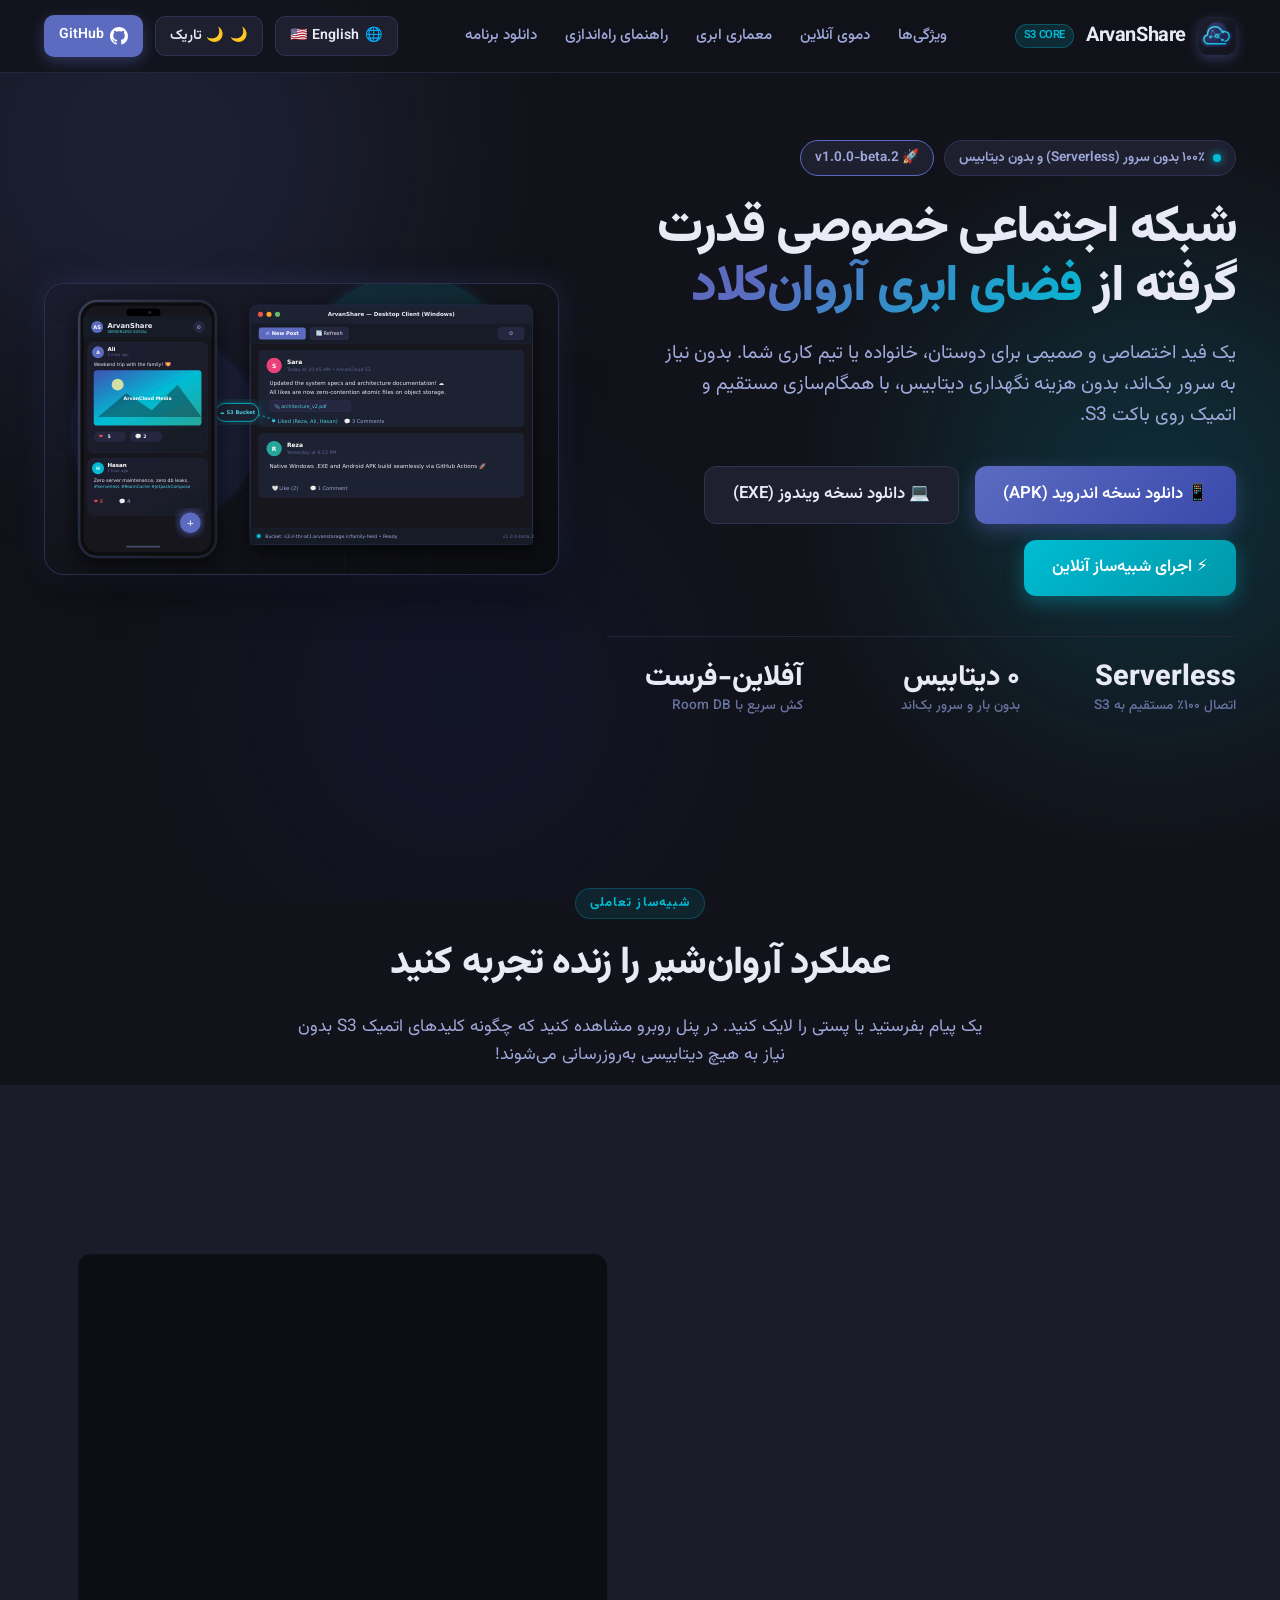
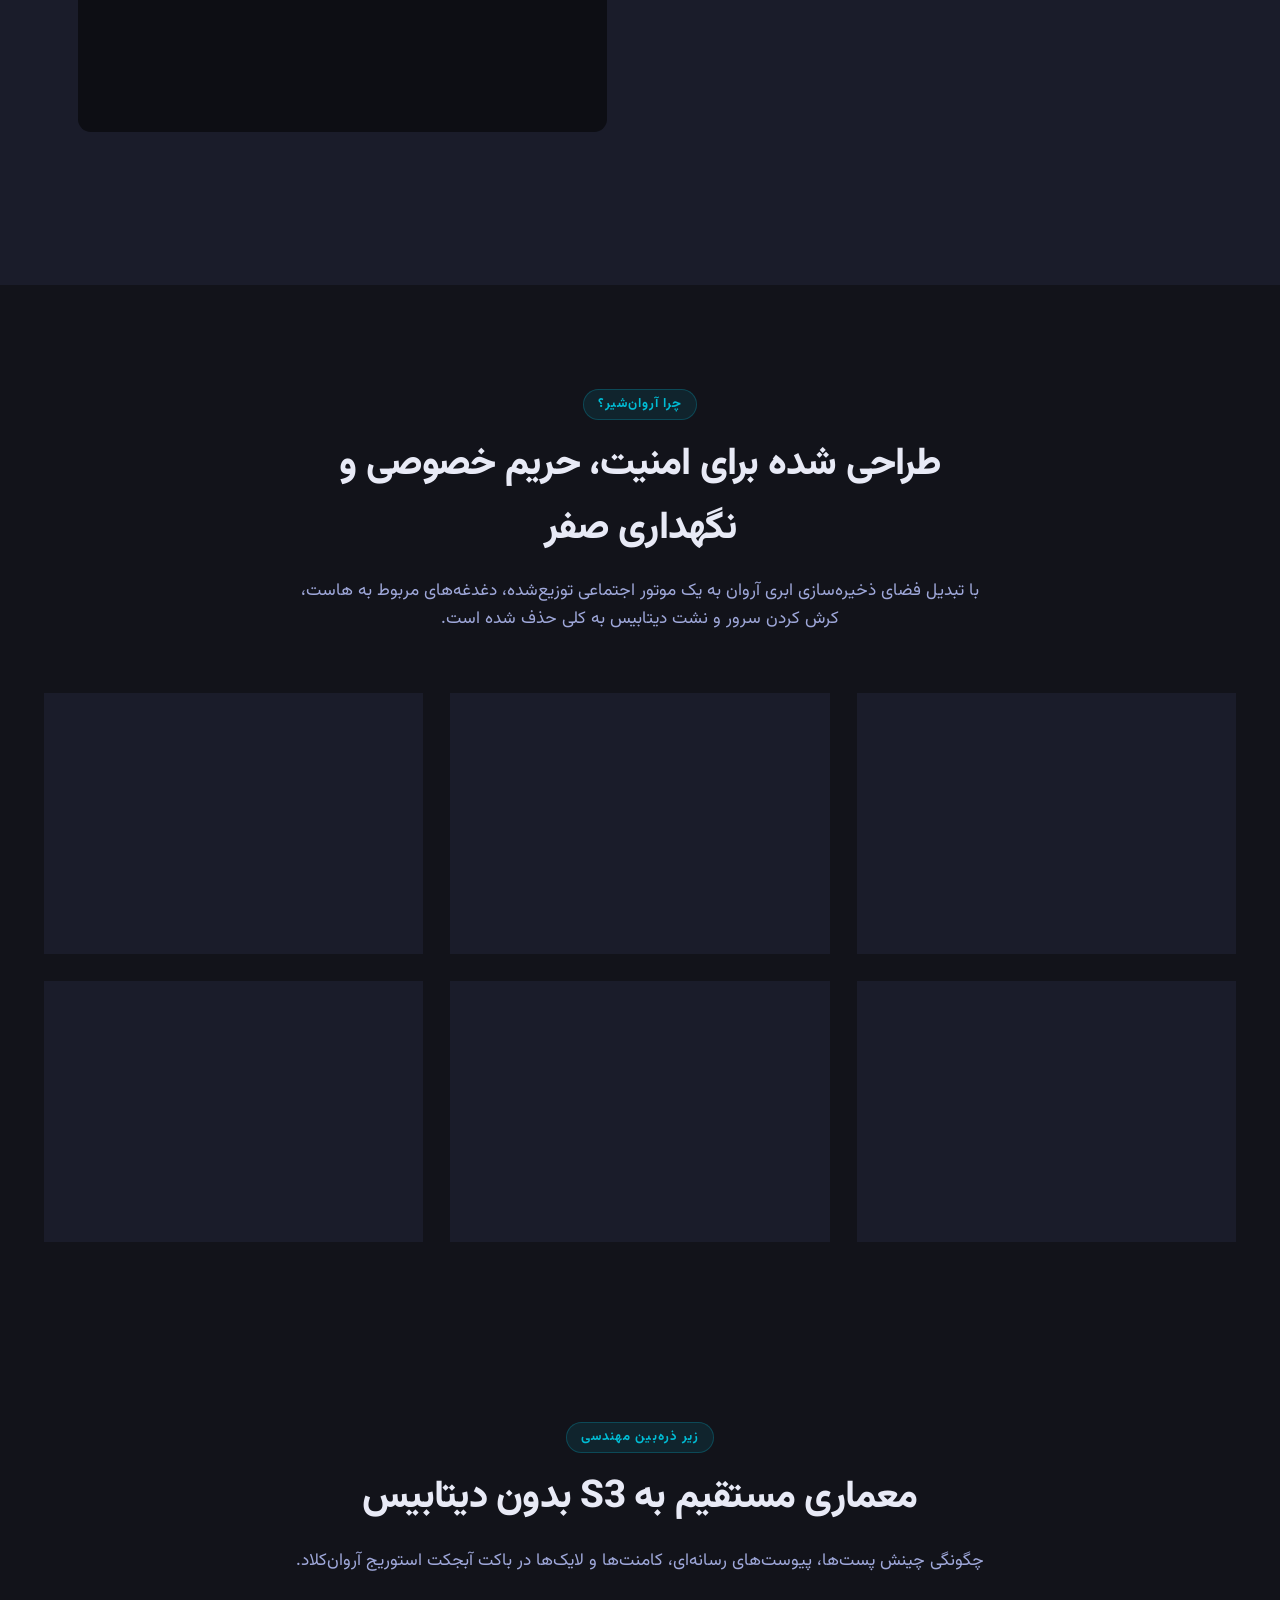
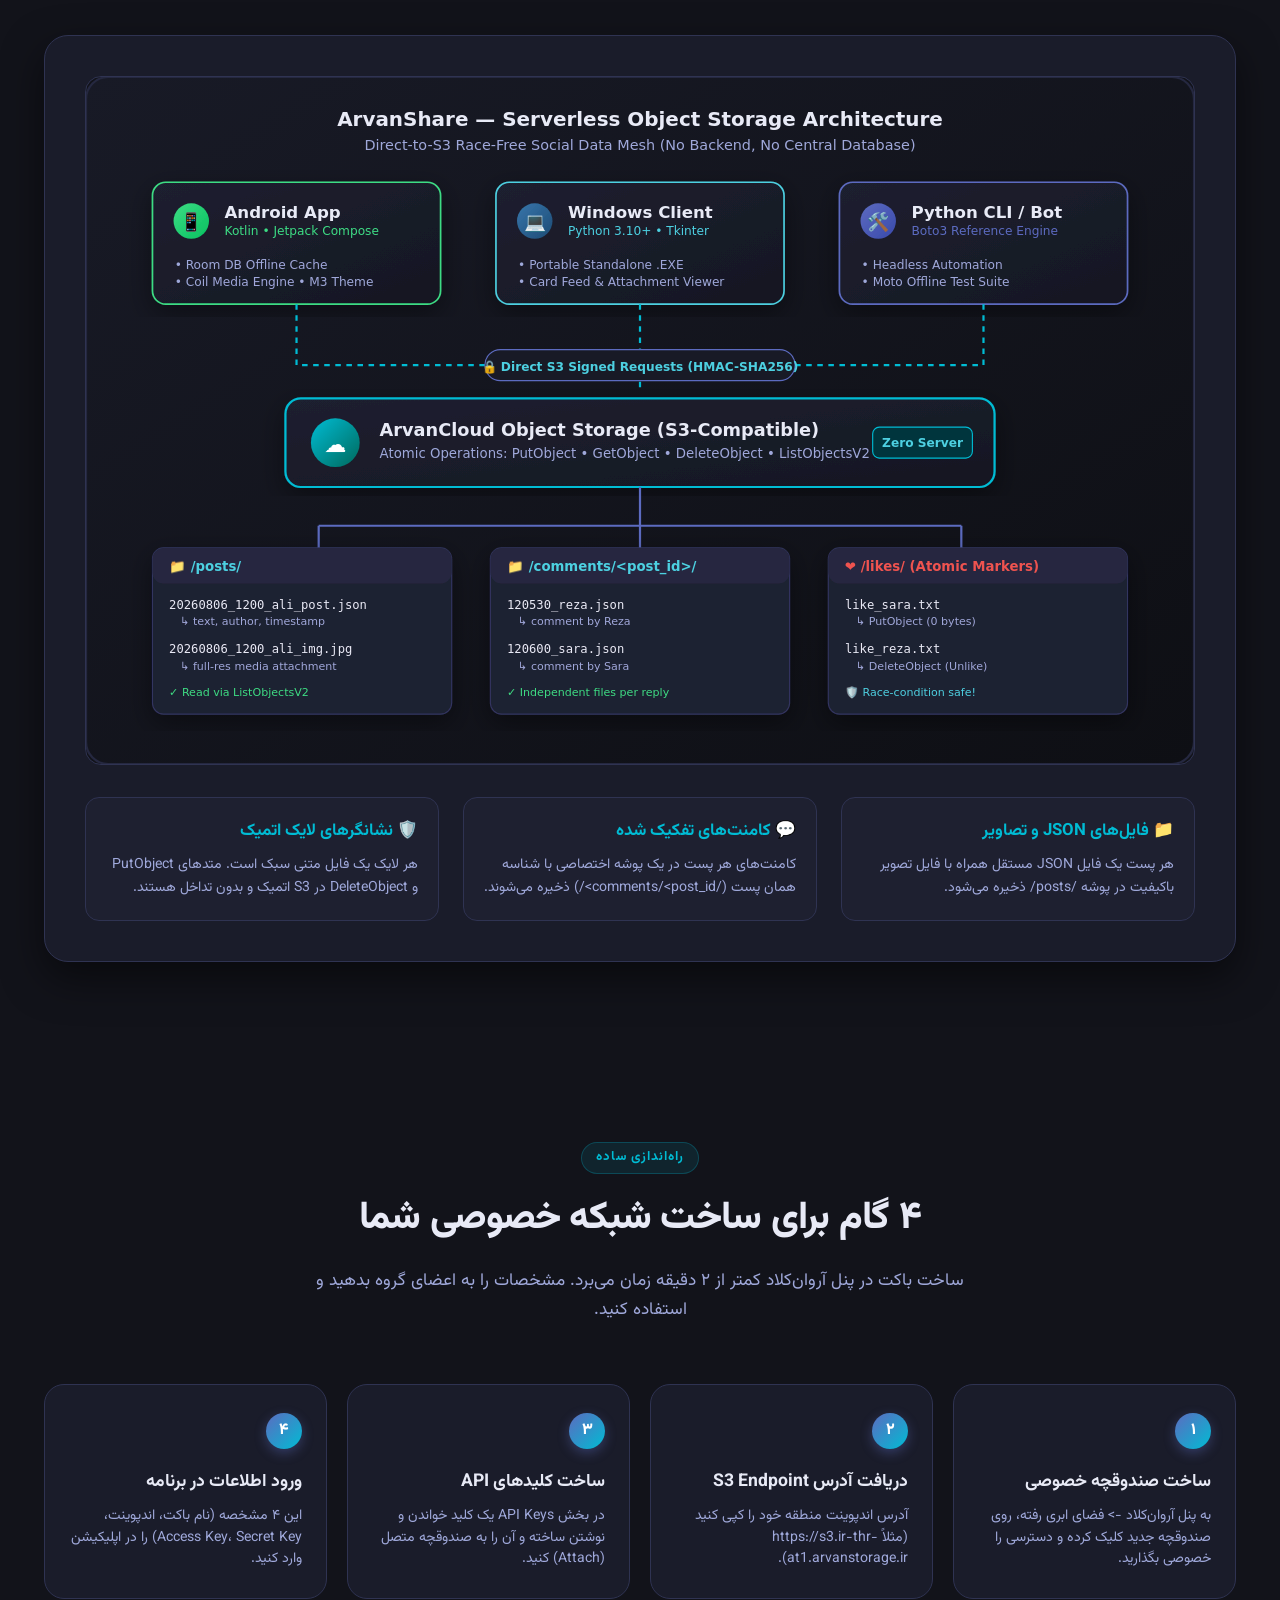
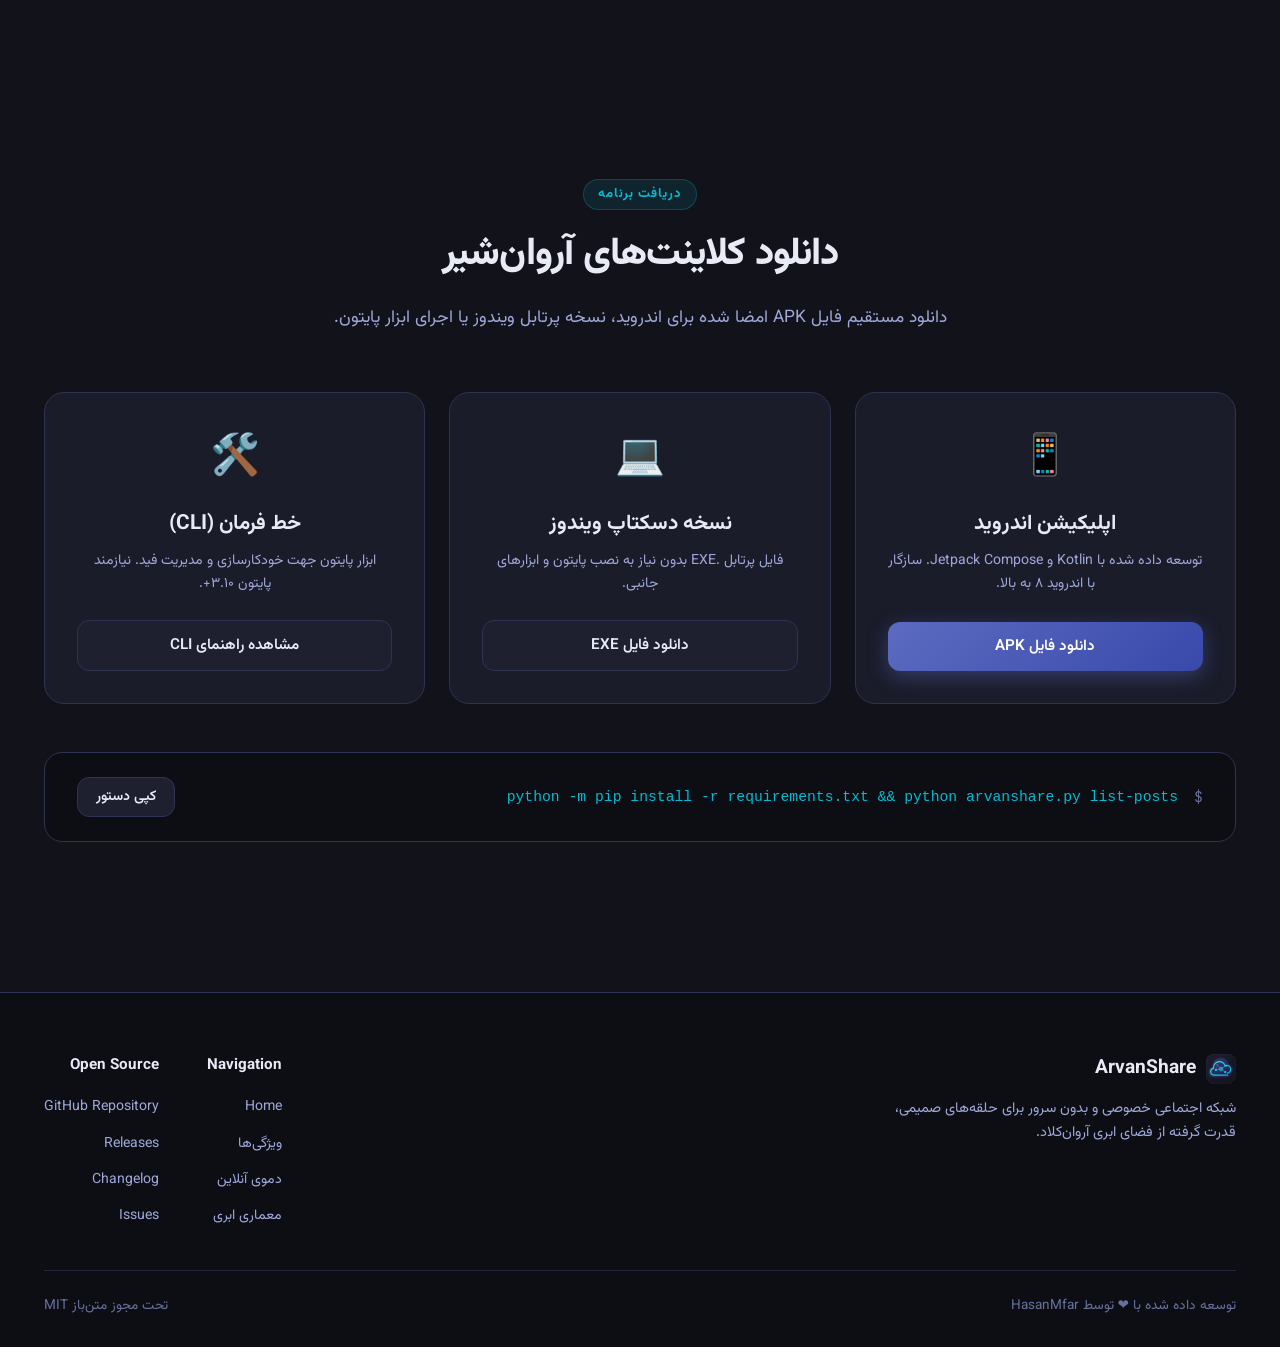
==== docs/index.html @ 1e077b5f "docs: overhaul READMEs and add bilingual interactive landing page" ====
<!DOCTYPE html>
<html lang="fa" dir="rtl" data-theme="dark">
<head>
  <meta charset="UTF-8" />
  <meta name="viewport" content="width=device-width, initial-scale=1.0" />
  <meta http-equiv="X-UA-Compatible" content="ie=edge" />

  <!-- Primary Meta Tags -->
  <title>ArvanShare — Serverless Private Social Feed Powered by ArvanCloud S3</title>
  <meta name="title" content="ArvanShare — Serverless Private Social Feed Powered by ArvanCloud S3" />
  <meta name="description" content="A serverless, private social feed designed for close circles, powered directly by ArvanCloud Object Storage (S3). Zero backend servers, zero database costs." />
  <meta name="keywords" content="arvanshare, arvancloud, serverless, private social media, s3 social network, jetpack compose, android, python tkinter, boto3, room database" />
  <meta name="author" content="HasanMfar" />
  <meta name="theme-color" content="#12131A" />

  <!-- Open Graph / Facebook -->
  <meta property="og:type" content="website" />
  <meta property="og:url" content="https://hasanmfar.github.io/arvanshare/" />
  <meta property="og:title" content="ArvanShare — Serverless Private Social Network" />
  <meta property="og:description" content="100% Serverless social feed on ArvanCloud S3. Native Android app, Windows desktop client & CLI." />
  <meta property="og:image" content="assets/hero-mockup.svg" />

  <!-- Twitter -->
  <meta property="twitter:card" content="summary_large_image" />
  <meta property="twitter:url" content="https://hasanmfar.github.io/arvanshare/" />
  <meta property="twitter:title" content="ArvanShare — Serverless Private Social Network" />
  <meta property="twitter:description" content="100% Serverless social feed on ArvanCloud S3. Native Android app, Windows desktop client & CLI." />
  <meta property="twitter:image" content="assets/hero-mockup.svg" />

  <!-- Favicon -->
  <link rel="icon" type="image/svg+xml" href="assets/logo.svg" />

  <!-- Google Fonts (Inter + Outfit + Vazirmatn) -->
  <link rel="preconnect" href="https://fonts.googleapis.com" />
  <link rel="preconnect" href="https://fonts.gstatic.com" crossorigin />
  <link href="https://fonts.googleapis.com/css2?family=Inter:wght@400;500;600;700;800&family=Vazirmatn:wght@400;500;600;700;800&family=JetBrains+Mono:wght@400;500;700&display=swap" rel="stylesheet" />

  <!-- Custom Stylesheet -->
  <link rel="stylesheet" href="style.css" />
</head>
<body>

  <!-- Ambient Glowing Background Blobs -->
  <div class="ambient-bg" aria-hidden="true">
    <div class="ambient-blob blob-1"></div>
    <div class="ambient-blob blob-2"></div>
    <div class="ambient-blob blob-3"></div>
  </div>

  <!-- ── HEADER & NAVIGATION ─────────────────────────────────────────────── -->
  <header class="navbar">
    <div class="container nav-container">
      <a href="#hero" class="nav-brand">
        <img src="assets/logo.svg" alt="ArvanShare Logo" class="nav-logo" />
        <span>ArvanShare</span>
        <span class="brand-badge">S3 Core</span>
      </a>

      <nav>
        <ul class="nav-links">
          <li><a href="#features" class="nav-link" data-i18n="navFeatures">ویژگی‌ها</a></li>
          <li><a href="#simulator" class="nav-link" data-i18n="navSimulator">دموی آنلاین</a></li>
          <li><a href="#architecture" class="nav-link" data-i18n="navArch">معماری ابری</a></li>
          <li><a href="#setup" class="nav-link" data-i18n="navSetup">راهنمای راه‌اندازی</a></li>
          <li><a href="#download" class="nav-link" data-i18n="navDownload">دانلود برنامه</a></li>
        </ul>
      </nav>

      <div class="nav-actions">
        <!-- Language Switcher -->
        <button id="lang-toggle-btn" class="icon-btn" title="تغییر زبان / Switch Language">
          <span>🌐</span> 🇺🇸 English
        </button>

        <!-- Theme Switcher -->
        <button id="theme-toggle-btn" class="icon-btn" title="تغییر تم / Toggle Theme">
          <span>🌙</span> <span data-i18n="themeDark">تاریک</span>
        </button>

        <!-- GitHub Repository Button -->
        <a href="https://github.com/HasanMfar/arvanshare" target="_blank" rel="noopener noreferrer" class="icon-btn btn-github">
          <svg width="18" height="18" viewBox="0 0 24 24" fill="currentColor">
            <path d="M12 0C5.37 0 0 5.37 0 12c0 5.31 3.435 9.795 8.205 11.385.6.105.825-.255.825-.57 0-.285-.015-1.23-.015-2.235-3.015.555-3.795-.735-4.035-1.41-.135-.345-.72-1.41-1.23-1.695-.42-.225-1.02-.78-.015-.795.945-.015 1.62.87 1.845 1.23 1.08 1.815 2.805 1.305 3.495.99.105-.78.42-1.305.765-1.605-2.67-.3-5.46-1.335-5.46-5.925 0-1.305.465-2.385 1.23-3.225-.12-.3-.54-1.53.12-3.18 0 0 1.005-.315 3.3 1.23.96-.27 1.98-.405 3-.405s2.04.135 3 .405c2.295-1.56 3.3-1.23 3.3-1.23.66 1.65.24 2.88.12 3.18.765.84 1.23 1.905 1.23 3.225 0 4.605-2.805 5.625-5.475 5.925.435.375.81 1.095.81 2.22 0 1.605-.015 2.895-.015 3.3 0 .315.225.69.825.57A12.02 12.02 0 0024 12c0-6.63-5.37-12-12-12z"/>
          </svg>
          <span>GitHub</span>
        </a>
      </div>
    </div>
  </header>

  <!-- ── MAIN CONTENT ─────────────────────────────────────────────────────── -->
  <main>
    <!-- ── HERO SECTION ───────────────────────────────────────────────────── -->
    <section id="hero" class="hero">
      <div class="container hero-grid">
        <div class="hero-content">
          <div class="hero-badge-container">
            <div class="hero-pill">
              <span class="dot"></span>
              <span data-i18n="heroPill">۱۰۰٪ بدون سرور (Serverless) و بدون دیتابیس</span>
            </div>
            <a href="https://github.com/HasanMfar/arvanshare/releases/latest" target="_blank" class="hero-pill" style="border-color: var(--primary);">
              <span>🚀 v1.0.0-beta.2</span>
            </a>
          </div>

          <h1 class="hero-title">
            <span data-i18n="heroTitlePrefix">شبکه اجتماعی خصوصی قدرت گرفته از </span>
            <span class="gradient-text" data-i18n="heroTitleHighlight">فضای ابری آروان‌کلاد</span>
          </h1>

          <p class="hero-subtitle" data-i18n="heroSubtitle">
            یک فید اختصاصی و صمیمی برای دوستان، خانواده یا تیم کاری شما. بدون نیاز به سرور بک‌اند، بدون هزینه نگهداری دیتابیس، با همگام‌سازی مستقیم و اتمیک روی باکت S3.
          </p>

          <div class="hero-cta">
            <a href="https://github.com/HasanMfar/arvanshare/releases/latest" target="_blank" class="btn btn-primary btn-lg" data-i18n="btnDownloadApk">
              📱 دانلود نسخه اندروید (APK)
            </a>
            <a href="https://github.com/HasanMfar/arvanshare/releases/latest" target="_blank" class="btn btn-secondary btn-lg" data-i18n="btnDownloadExe">
              💻 دانلود نسخه ویندوز (EXE)
            </a>
            <a href="#simulator" class="btn btn-accent btn-lg" data-i18n="btnExploreDemo">
              ⚡ اجرای شبیه‌ساز آنلاین
            </a>
          </div>

          <div class="hero-stats">
            <div class="stat-item">
              <h3 data-i18n="statServerless">Serverless</h3>
              <p data-i18n="statServerlessSub">اتصال ۱۰۰٪ مستقیم به S3</p>
            </div>
            <div class="stat-item">
              <h3 data-i18n="statDb">۰ دیتابیس</h3>
              <p data-i18n="statDbSub">بدون بار و سرور بک‌اند</p>
            </div>
            <div class="stat-item">
              <h3 data-i18n="statOffline">آفلاین-فرست</h3>
              <p data-i18n="statOfflineSub">کش سریع با Room DB</p>
            </div>
          </div>
        </div>

        <div class="hero-preview">
          <div class="hero-mockup-frame">
            <img src="assets/hero-mockup.svg" alt="ArvanShare Android & Windows Client Mockup" />
          </div>
        </div>
      </div>
    </section>

    <!-- ── INTERACTIVE SIMULATOR SECTION ───────────────────────────────────── -->
    <section id="simulator" class="section">
      <div class="container">
        <div class="section-header">
          <span class="section-tag" data-i18n="simTag">شبیه‌ساز تعاملی</span>
          <h2 class="section-title" data-i18n="simTitle">عملکرد آروان‌شیر را زنده تجربه کنید</h2>
          <p class="section-desc" data-i18n="simDesc">
            یک پیام بفرستید یا پستی را لایک کنید. در پنل روبرو مشاهده کنید که چگونه کلیدهای اتمیک S3 بدون نیاز به هیچ دیتابیسی به‌روزرسانی می‌شوند!
          </p>
        </div>

        <div class="simulator-card">
          <!-- Feed Simulation Pane -->
          <div class="sim-pane sim-pane-feed">
            <div class="sim-header">
              <div class="sim-user-picker">
                <span class="sim-user-label" data-i18n="simActiveUser">کاربر فعال:</span>
                <div class="user-chips">
                  <button class="user-chip active" data-user="Ali">Ali</button>
                  <button class="user-chip" data-user="Sara">Sara</button>
                  <button class="user-chip" data-user="Reza">Reza</button>
                  <button class="user-chip" data-user="Hasan">Hasan</button>
                </div>
              </div>
            </div>

            <!-- Compose Post Box -->
            <div class="sim-compose">
              <textarea id="sim-post-text" class="sim-compose-input" placeholder="به چه چیزی فکر می‌کنید؟ در صندوقچه اختصاصی خود به اشتراک بگذارید..." data-i18n-ph="simPlaceholder"></textarea>
              <div class="sim-compose-footer">
                <span style="font-size: 0.78rem; color: var(--text-dim);">Enter to post</span>
                <button id="sim-post-btn" class="btn btn-primary" style="padding: 6px 16px; font-size: 0.88rem;" data-i18n="simBtnPost">
                  ارسال به S3
                </button>
              </div>
            </div>

            <!-- Simulated Feed List -->
            <div id="sim-feed-container" class="sim-feed-list">
              <!-- Dynamically populated by app.js -->
            </div>
          </div>

          <!-- S3 Bucket Tree Pane -->
          <div class="sim-pane sim-pane-s3">
            <div class="sim-header">
              <div>
                <h4 style="font-size: 1.05rem; font-weight: 700;" data-i18n="simS3Header">☁️ کاوشگر باکت فضای ابری S3</h4>
                <p style="font-size: 0.8rem; color: var(--text-dim);" data-i18n="simS3Sub">فایل‌ها و کلیدهای ذخیره شده روی آروان‌کلاد</p>
              </div>
            </div>

            <div id="s3-tree-view" class="s3-tree-container">
              <!-- Dynamically populated by app.js -->
            </div>
          </div>
        </div>
      </div>
    </section>

    <!-- ── FEATURES GRID SECTION ─────────────────────────────────────────── -->
    <section id="features" class="section">
      <div class="container">
        <div class="section-header">
          <span class="section-tag" data-i18n="featTag">چرا آروان‌شیر؟</span>
          <h2 class="section-title" data-i18n="featTitle">طراحی شده برای امنیت، حریم خصوصی و نگهداری صفر</h2>
          <p class="section-desc" data-i18n="featDesc">
            با تبدیل فضای ذخیره‌سازی ابری آروان به یک موتور اجتماعی توزیع‌شده، دغدغه‌های مربوط به هاست، کرش کردن سرور و نشت دیتابیس به کلی حذف شده است.
          </p>
        </div>

        <div class="features-grid">
          <!-- Feature 1 -->
          <div class="feature-card">
            <div class="feature-icon-wrapper">🚀</div>
            <h3 class="feature-title" data-i18n="f1Title">۱۰۰٪ بدون سرور (Serverless)</h3>
            <p class="feature-desc" data-i18n="f1Desc">
              بدون نیاز به بک‌اند Node.js، PHP یا جنگو. تمام درخواست‌ها به صورت مستقیم و امضا شده با کلید S3 انجام می‌شوند.
            </p>
          </div>

          <!-- Feature 2 -->
          <div class="feature-card">
            <div class="feature-icon-wrapper">📱</div>
            <h3 class="feature-title" data-i18n="f2Title">پوشش چند پلتفرمی کامل</h3>
            <p class="feature-desc" data-i18n="f2Desc">
              دارای اپلیکیشن نیتیو اندروید با Jetpack Compose، کلاینت پرتابل ویندوز، و ابزار اسکریپت‌نویسی خط فرمان (CLI).
            </p>
          </div>

          <!-- Feature 3 -->
          <div class="feature-card">
            <div class="feature-icon-wrapper">🛡️</div>
            <h3 class="feature-title" data-i18n="f3Title">ایمن در برابر تداخل (Race-Safe)</h3>
            <p class="feature-desc" data-i18n="f3Desc">
              لایک‌ها و کامنت‌ها فایل‌های اتمیک جداگانه دارند (مانند like_ali.txt)؛ بنابراین ارسال همزمان چند کاربر تداخلی ایجاد نمی‌کند.
            </p>
          </div>

          <!-- Feature 4 -->
          <div class="feature-card">
            <div class="feature-icon-wrapper">⚡</div>
            <h3 class="feature-title" data-i18n="f4Title">معماری آفلاین-فرست (Offline-First)</h3>
            <p class="feature-desc" data-i18n="f4Desc">
              اپلیکیشن اندروید تمام داده‌ها را در دیتابیس Room گوشی کش می‌کند تا در هر شرایطی فید به سرعت باز شود.
            </p>
          </div>

          <!-- Feature 5 -->
          <div class="feature-card">
            <div class="feature-icon-wrapper">🔒</div>
            <h3 class="feature-title" data-i18n="f5Title">حریم خصوصی اختصاصی حلقه</h3>
            <p class="feature-desc" data-i18n="f5Desc">
              دسترسی تنها با کلیدهای API باکت با امضای HMAC-SHA256 انجام می‌گیرد و داده‌ها خارج از باکت شما درز نمی‌کند.
            </p>
          </div>

          <!-- Feature 6 -->
          <div class="feature-card">
            <div class="feature-icon-wrapper">🎨</div>
            <h3 class="feature-title" data-i18n="f6Title">پوسته‌های دارک و لایت مدرن</h3>
            <p class="feature-desc" data-i18n="f6Desc">
              رنگ‌بندی ایندیگو و فیروزه‌ای چشم‌نواز با پشتیبانی پیش‌فرض از دارک مود در تمام کلاینت‌ها.
            </p>
          </div>
        </div>
      </div>
    </section>

    <!-- ── ARCHITECTURE SECTION ───────────────────────────────────────────── -->
    <section id="architecture" class="section">
      <div class="container">
        <div class="section-header">
          <span class="section-tag" data-i18n="archTag">زیر ذره‌بین مهندسی</span>
          <h2 class="section-title" data-i18n="archTitle">معماری مستقیم به S3 بدون دیتابیس</h2>
          <p class="section-desc" data-i18n="archDesc">
            چگونگی چینش پست‌ها، پیوست‌های رسانه‌ای، کامنت‌ها و لایک‌ها در باکت آبجکت استوریج آروان‌کلاد.
          </p>
        </div>

        <div class="arch-container">
          <div class="arch-image-wrap">
            <img src="assets/architecture-diagram.svg" alt="ArvanShare Serverless Architecture Diagram" />
          </div>

          <div class="arch-points">
            <div class="arch-point-box">
              <h4 data-i18n="archP1Title">📁 فایل‌های JSON و تصاویر</h4>
              <p data-i18n="archP1Desc">هر پست یک فایل JSON مستقل همراه با فایل تصویر باکیفیت در پوشه /posts/ ذخیره می‌شود.</p>
            </div>
            <div class="arch-point-box">
              <h4 data-i18n="archP2Title">💬 کامنت‌های تفکیک شده</h4>
              <p data-i18n="archP2Desc">کامنت‌های هر پست در یک پوشه اختصاصی با شناسه همان پست (/comments/&lt;post_id&gt;/) ذخیره می‌شوند.</p>
            </div>
            <div class="arch-point-box">
              <h4 data-i18n="archP3Title">🛡️ نشانگرهای لایک اتمیک</h4>
              <p data-i18n="archP3Desc">هر لایک یک فایل متنی سبک است. متدهای PutObject و DeleteObject در S3 اتمیک و بدون تداخل هستند.</p>
            </div>
          </div>
        </div>
      </div>
    </section>

    <!-- ── SETUP GUIDE SECTION ────────────────────────────────────────────── -->
    <section id="setup" class="section">
      <div class="container">
        <div class="section-header">
          <span class="section-tag" data-i18n="setupTag">راه‌اندازی ساده</span>
          <h2 class="section-title" data-i18n="setupTitle">۴ گام برای ساخت شبکه خصوصی شما</h2>
          <p class="section-desc" data-i18n="setupDesc">
            ساخت باکت در پنل آروان‌کلاد کمتر از ۲ دقیقه زمان می‌برد. مشخصات را به اعضای گروه بدهید و استفاده کنید.
          </p>
        </div>

        <div class="setup-stepper">
          <div class="step-card">
            <div class="step-num" data-i18n="step1Num">۱</div>
            <h3 class="step-title" data-i18n="step1Title">ساخت صندوقچه خصوصی</h3>
            <p class="step-desc" data-i18n="step1Desc">
              به پنل آروان‌کلاد -> فضای ابری رفته، روی صندوقچه جدید کلیک کرده و دسترسی را خصوصی بگذارید.
            </p>
          </div>

          <div class="step-card">
            <div class="step-num" data-i18n="step2Num">۲</div>
            <h3 class="step-title" data-i18n="step2Title">دریافت آدرس S3 Endpoint</h3>
            <p class="step-desc" data-i18n="step2Desc">
              آدرس اندپوینت منطقه خود را کپی کنید (مثلاً https://s3.ir-thr-at1.arvanstorage.ir).
            </p>
          </div>

          <div class="step-card">
            <div class="step-num" data-i18n="step3Num">۳</div>
            <h3 class="step-title" data-i18n="step3Title">ساخت کلیدهای API</h3>
            <p class="step-desc" data-i18n="step3Desc">
              در بخش API Keys یک کلید خواندن و نوشتن ساخته و آن را به صندوقچه متصل (Attach) کنید.
            </p>
          </div>

          <div class="step-card">
            <div class="step-num" data-i18n="step4Num">۴</div>
            <h3 class="step-title" data-i18n="step4Title">ورود اطلاعات در برنامه</h3>
            <p class="step-desc" data-i18n="step4Desc">
              این ۴ مشخصه (نام باکت، اندپوینت، Access Key، Secret Key) را در اپلیکیشن وارد کنید.
            </p>
          </div>
        </div>
      </div>
    </section>

    <!-- ── DOWNLOADS & CLI SECTION ────────────────────────────────────────── -->
    <section id="download" class="section">
      <div class="container">
        <div class="section-header">
          <span class="section-tag" data-i18n="downTag">دریافت برنامه</span>
          <h2 class="section-title" data-i18n="downTitle">دانلود کلاینت‌های آروان‌شیر</h2>
          <p class="section-desc" data-i18n="downDesc">
            دانلود مستقیم فایل APK امضا شده برای اندروید، نسخه پرتابل ویندوز یا اجرای ابزار پایتون.
          </p>
        </div>

        <div class="download-grid">
          <!-- Android Card -->
          <div class="download-card">
            <div class="download-icon">📱</div>
            <h3 class="download-name" data-i18n="dAndroidTitle">اپلیکیشن اندروید</h3>
            <p class="download-info" data-i18n="dAndroidDesc">توسعه داده شده با Kotlin و Jetpack Compose. سازگار با اندروید ۸ به بالا.</p>
            <a href="https://github.com/HasanMfar/arvanshare/releases/latest" target="_blank" class="btn btn-primary" style="width: 100%;" data-i18n="dAndroidBtn">
              دانلود فایل APK
            </a>
          </div>

          <!-- Windows Card -->
          <div class="download-card">
            <div class="download-icon">💻</div>
            <h3 class="download-name" data-i18n="dWinTitle">نسخه دسکتاپ ویندوز</h3>
            <p class="download-info" data-i18n="dWinDesc">فایل پرتابل .EXE بدون نیاز به نصب پایتون و ابزارهای جانبی.</p>
            <a href="https://github.com/HasanMfar/arvanshare/releases/latest" target="_blank" class="btn btn-secondary" style="width: 100%;" data-i18n="dWinBtn">
              دانلود فایل EXE
            </a>
          </div>

          <!-- CLI Card -->
          <div class="download-card">
            <div class="download-icon">🛠️</div>
            <h3 class="download-name" data-i18n="dCliTitle">خط فرمان (CLI)</h3>
            <p class="download-info" data-i18n="dCliDesc">ابزار پایتون جهت خودکارسازی و مدیریت فید. نیازمند پایتون ۳.۱۰+.</p>
            <a href="https://github.com/HasanMfar/arvanshare/blob/main/README.md#%EF%B8%8F-command-line-interface-cli" target="_blank" class="btn btn-secondary" style="width: 100%;" data-i18n="dCliBtn">
              مشاهده راهنمای CLI
            </a>
          </div>
        </div>

        <!-- CLI Quickstart Snippet -->
        <div class="cli-box">
          <div class="cli-command-wrap">
            <span class="cli-prompt">$</span>
            <code>python -m pip install -r requirements.txt &amp;&amp; python arvanshare.py list-posts</code>
          </div>
          <button id="copy-cli-btn" class="btn btn-secondary" style="padding: 8px 18px; font-size: 0.88rem;" data-i18n="copyBtn">
            کپی دستور
          </button>
        </div>
      </div>
    </section>
  </main>

  <!-- ── FOOTER ───────────────────────────────────────────────────────────── -->
  <footer class="footer">
    <div class="container">
      <div class="footer-top">
        <div class="footer-brand">
          <div style="display: flex; align-items: center; gap: 10px; font-weight: 700; font-size: 1.2rem;">
            <img src="assets/logo.svg" alt="Logo" style="width: 30px; height: 30px;" />
            <span>ArvanShare</span>
          </div>
          <p data-i18n="footerDesc">شبکه اجتماعی خصوصی و بدون سرور برای حلقه‌های صمیمی، قدرت گرفته از فضای ابری آروان‌کلاد.</p>
        </div>

        <div class="footer-links-group">
          <div class="footer-col">
            <h5>Navigation</h5>
            <ul>
              <li><a href="#hero">Home</a></li>
              <li><a href="#features" data-i18n="navFeatures">ویژگی‌ها</a></li>
              <li><a href="#simulator" data-i18n="navSimulator">دموی آنلاین</a></li>
              <li><a href="#architecture" data-i18n="navArch">معماری</a></li>
            </ul>
          </div>

          <div class="footer-col">
            <h5>Open Source</h5>
            <ul>
              <li><a href="https://github.com/HasanMfar/arvanshare" target="_blank">GitHub Repository</a></li>
              <li><a href="https://github.com/HasanMfar/arvanshare/releases" target="_blank">Releases</a></li>
              <li><a href="https://github.com/HasanMfar/arvanshare/blob/main/CHANGELOG.md" target="_blank">Changelog</a></li>
              <li><a href="https://github.com/HasanMfar/arvanshare/issues" target="_blank">Issues</a></li>
            </ul>
          </div>
        </div>
      </div>

      <div class="footer-bottom">
        <p data-i18n="footerDev">توسعه داده شده با ❤️ توسط HasanMfar</p>
        <p data-i18n="footerLicense">تحت مجوز متن‌باز MIT</p>
      </div>
    </div>
  </footer>

  <!-- Main JavaScript -->
  <script src="app.js"></script>
</body>
</html>
---- docs/style.css ----
/* ==========================================================================
   ArvanShare Landing Page Stylesheet
   Modern, zero-dependency, ultra-aesthetic vanilla CSS
   Supports Dark/Light modes, LTR/RTL bilingual switching, and micro-interactions
   ========================================================================== */

:root {
  /* Brand color tokens */
  --primary: #5C6BC0;
  --primary-hover: #4D5AB3;
  --primary-glow: rgba(92, 107, 192, 0.4);
  --primary-dark: #3949AB;
  --primary-deep: #1A237E;
  
  --accent: #00BCD4;
  --accent-glow: rgba(0, 188, 212, 0.35);
  --accent-light: #4DD0E1;
  --accent-deep: #00363D;

  --success: #66BB6A;
  --danger: #EF5350;
  --warning: #FFA726;

  /* Fonts */
  --font-en: 'Inter', system-ui, -apple-system, sans-serif;
  --font-fa: 'Vazirmatn', system-ui, -apple-system, sans-serif;
  --font-mono: 'JetBrains Mono', 'Fira Code', Consolas, monospace;

  /* Transitions */
  --trans-fast: 0.15s cubic-bezier(0.4, 0, 0.2, 1);
  --trans-smooth: 0.3s cubic-bezier(0.4, 0, 0.2, 1);
  --trans-bounce: 0.5s cubic-bezier(0.34, 1.56, 0.64, 1);
}

/* ── DARK THEME (Default) ────────────────────────────────────────────────── */
[data-theme="dark"] {
  --bg: #12131A;
  --bg-alt: #0D0E14;
  --surface: #1E2030;
  --surface-hover: #262940;
  --surface-raised: #25283D;
  --border: #2F3352;
  --border-subtle: #23263B;
  
  --text-main: #E8EAF6;
  --text-muted: #9FA8DA;
  --text-dim: #68719E;
  
  --card-bg: rgba(30, 32, 48, 0.75);
  --glass-bg: rgba(18, 19, 26, 0.82);
  --glass-border: rgba(92, 107, 192, 0.2);
  --shadow-sm: 0 4px 12px rgba(0, 0, 0, 0.3);
  --shadow-lg: 0 16px 40px rgba(0, 0, 0, 0.5);
  --shadow-glow: 0 0 30px rgba(92, 107, 192, 0.25);
}

/* ── LIGHT THEME ─────────────────────────────────────────────────────────── */
[data-theme="light"] {
  --bg: #F5F6FC;
  --bg-alt: #EAECF7;
  --surface: #FFFFFF;
  --surface-hover: #F0F2FB;
  --surface-raised: #FFFFFF;
  --border: #DCE0F0;
  --border-subtle: #E8EBF7;
  
  --text-main: #1A1B2E;
  --text-muted: #4A5073;
  --text-dim: #7A82A6;
  
  --card-bg: rgba(255, 255, 255, 0.9);
  --glass-bg: rgba(255, 255, 255, 0.85);
  --glass-border: rgba(92, 107, 192, 0.25);
  --shadow-sm: 0 4px 14px rgba(30, 35, 70, 0.08);
  --shadow-lg: 0 16px 40px rgba(30, 35, 70, 0.12);
  --shadow-glow: 0 0 30px rgba(92, 107, 192, 0.18);
}

/* ── RESET & BASE ────────────────────────────────────────────────────────── */
*, *::before, *::after {
  box-sizing: border-box;
  margin: 0;
  padding: 0;
}

html {
  scroll-behavior: smooth;
  font-size: 16px;
}

body {
  background-color: var(--bg);
  color: var(--text-main);
  font-family: var(--font-en);
  line-height: 1.65;
  transition: background-color var(--trans-smooth), color var(--trans-smooth);
  overflow-x: hidden;
  position: relative;
}

/* RTL styling when Persian is active */
body[dir="rtl"] {
  font-family: var(--font-fa);
}

a {
  color: inherit;
  text-decoration: none;
}

img, svg {
  display: block;
  max-width: 100%;
}

button, input, select, textarea {
  font-family: inherit;
  font-size: inherit;
}

/* Background ambient glow effect */
.ambient-bg {
  position: fixed;
  top: 0;
  left: 0;
  width: 100vw;
  height: 100vh;
  z-index: -1;
  pointer-events: none;
  overflow: hidden;
}

.ambient-blob {
  position: absolute;
  border-radius: 50%;
  filter: blur(100px);
  opacity: 0.15;
  animation: floatBlobs 20s infinite alternate ease-in-out;
}

.blob-1 {
  width: 500px;
  height: 500px;
  background: var(--primary);
  top: -100px;
  left: -100px;
}

.blob-2 {
  width: 450px;
  height: 450px;
  background: var(--accent);
  top: 30%;
  right: -100px;
  animation-delay: -7s;
}

.blob-3 {
  width: 400px;
  height: 400px;
  background: var(--primary-deep);
  bottom: 0;
  left: 20%;
  animation-delay: -14s;
}

@keyframes floatBlobs {
  0% { transform: translateY(0) scale(1); }
  50% { transform: translateY(60px) scale(1.1); }
  100% { transform: translateY(-40px) scale(0.95); }
}

/* ── LAYOUT & CONTAINERS ─────────────────────────────────────────────────── */
.container {
  width: 100%;
  max-width: 1240px;
  margin: 0 auto;
  padding: 0 24px;
}

/* ── HEADER / NAVBAR ─────────────────────────────────────────────────────── */
.navbar {
  position: fixed;
  top: 0;
  left: 0;
  width: 100%;
  z-index: 1000;
  background: var(--glass-bg);
  backdrop-filter: blur(16px);
  -webkit-backdrop-filter: blur(16px);
  border-bottom: 1px solid var(--border-subtle);
  transition: all var(--trans-smooth);
}

.nav-container {
  display: flex;
  align-items: center;
  justify-content: space-between;
  height: 72px;
}

.nav-brand {
  display: flex;
  align-items: center;
  gap: 12px;
  font-weight: 700;
  font-size: 1.25rem;
  letter-spacing: -0.02em;
}

.nav-logo {
  width: 38px;
  height: 38px;
  border-radius: 10px;
  box-shadow: 0 4px 12px var(--primary-glow);
}

.brand-badge {
  font-size: 0.7rem;
  font-weight: 600;
  padding: 2px 8px;
  background: rgba(0, 188, 212, 0.15);
  color: var(--accent);
  border: 1px solid rgba(0, 188, 212, 0.3);
  border-radius: 20px;
  text-transform: uppercase;
}

.nav-links {
  display: flex;
  align-items: center;
  list-style: none;
  gap: 28px;
}

.nav-link {
  font-size: 0.95rem;
  font-weight: 500;
  color: var(--text-muted);
  transition: color var(--trans-fast);
  position: relative;
  padding: 4px 0;
}

.nav-link:hover, .nav-link.active {
  color: var(--text-main);
}

.nav-link::after {
  content: '';
  position: absolute;
  bottom: -2px;
  left: 0;
  width: 0;
  height: 2px;
  background: var(--accent);
  transition: width var(--trans-smooth);
  border-radius: 2px;
}

.nav-link:hover::after {
  width: 100%;
}

.nav-actions {
  display: flex;
  align-items: center;
  gap: 12px;
}

/* Control buttons (Theme & Language) */
.icon-btn {
  display: inline-flex;
  align-items: center;
  justify-content: center;
  gap: 6px;
  background: var(--surface);
  color: var(--text-main);
  border: 1px solid var(--border);
  border-radius: 10px;
  padding: 8px 14px;
  font-size: 0.88rem;
  font-weight: 600;
  cursor: pointer;
  transition: all var(--trans-smooth);
}

.icon-btn:hover {
  background: var(--surface-hover);
  border-color: var(--primary);
  transform: translateY(-1px);
}

.btn-github {
  background: var(--primary);
  color: #FFFFFF !important;
  border-color: transparent;
  box-shadow: 0 4px 14px var(--primary-glow);
}

.btn-github:hover {
  background: var(--primary-hover);
  transform: translateY(-2px);
  box-shadow: 0 6px 20px var(--primary-glow);
}

/* ── BUTTONS ─────────────────────────────────────────────────────────────── */
.btn {
  display: inline-flex;
  align-items: center;
  justify-content: center;
  gap: 10px;
  font-weight: 600;
  border-radius: 12px;
  padding: 12px 24px;
  cursor: pointer;
  transition: all var(--trans-smooth);
  border: none;
  font-size: 0.95rem;
}

.btn-primary {
  background: linear-gradient(135deg, var(--primary) 0%, var(--primary-dark) 100%);
  color: #FFFFFF;
  box-shadow: 0 6px 20px var(--primary-glow);
}

.btn-primary:hover {
  transform: translateY(-2px);
  box-shadow: 0 10px 28px var(--primary-glow);
}

.btn-accent {
  background: linear-gradient(135deg, var(--accent) 0%, #0097A7 100%);
  color: #FFFFFF;
  box-shadow: 0 6px 20px var(--accent-glow);
}

.btn-accent:hover {
  transform: translateY(-2px);
  box-shadow: 0 10px 28px var(--accent-glow);
}

.btn-secondary {
  background: var(--surface);
  color: var(--text-main);
  border: 1px solid var(--border);
}

.btn-secondary:hover {
  background: var(--surface-hover);
  border-color: var(--primary);
  transform: translateY(-2px);
}

.btn-lg {
  padding: 14px 28px;
  font-size: 1.05rem;
}

/* ── HERO SECTION ────────────────────────────────────────────────────────── */
.hero {
  padding-top: 140px;
  padding-bottom: 80px;
  position: relative;
}

.hero-grid {
  display: grid;
  grid-template-columns: 1.1fr 0.9fr;
  gap: 48px;
  align-items: center;
}

.hero-badge-container {
  display: flex;
  flex-wrap: wrap;
  align-items: center;
  gap: 10px;
  margin-bottom: 24px;
}

.hero-pill {
  display: inline-flex;
  align-items: center;
  gap: 8px;
  padding: 6px 14px;
  background: var(--surface);
  border: 1px solid var(--border);
  border-radius: 30px;
  font-size: 0.85rem;
  font-weight: 600;
  color: var(--text-muted);
}

.hero-pill .dot {
  width: 8px;
  height: 8px;
  border-radius: 50%;
  background: var(--accent);
  box-shadow: 0 0 8px var(--accent);
}

.hero-title {
  font-size: 3.2rem;
  line-height: 1.15;
  font-weight: 800;
  letter-spacing: -0.03em;
  margin-bottom: 20px;
}

.gradient-text {
  background: linear-gradient(135deg, var(--primary) 20%, var(--accent) 100%);
  -webkit-background-clip: text;
  -webkit-text-fill-color: transparent;
}

.hero-subtitle {
  font-size: 1.2rem;
  line-height: 1.6;
  color: var(--text-muted);
  margin-bottom: 36px;
  max-width: 580px;
}

.hero-cta {
  display: flex;
  flex-wrap: wrap;
  gap: 16px;
  margin-bottom: 40px;
}

.hero-stats {
  display: grid;
  grid-template-columns: repeat(3, 1fr);
  gap: 20px;
  padding-top: 24px;
  border-top: 1px solid var(--border-subtle);
}

.stat-item h3 {
  font-size: 1.8rem;
  font-weight: 800;
  color: var(--text-main);
  line-height: 1.2;
}

.stat-item p {
  font-size: 0.85rem;
  color: var(--text-dim);
  font-weight: 500;
}

.hero-preview {
  position: relative;
}

.hero-mockup-frame {
  border-radius: 20px;
  overflow: hidden;
  box-shadow: var(--shadow-lg), var(--shadow-glow);
  border: 1px solid var(--glass-border);
  background: var(--surface);
  transition: transform var(--trans-smooth);
}

.hero-mockup-frame:hover {
  transform: translateY(-6px) scale(1.01);
}

/* ── SECTION COMMON ──────────────────────────────────────────────────────── */
.section {
  padding: 90px 0;
  position: relative;
}

.section-header {
  text-align: center;
  max-width: 700px;
  margin: 0 auto 60px auto;
}

.section-tag {
  display: inline-block;
  font-size: 0.82rem;
  font-weight: 700;
  text-transform: uppercase;
  letter-spacing: 0.08em;
  color: var(--accent);
  background: rgba(0, 188, 212, 0.1);
  border: 1px solid rgba(0, 188, 212, 0.25);
  padding: 4px 14px;
  border-radius: 20px;
  margin-bottom: 14px;
}

.section-title {
  font-size: 2.4rem;
  font-weight: 800;
  letter-spacing: -0.02em;
  margin-bottom: 16px;
}

.section-desc {
  font-size: 1.08rem;
  color: var(--text-muted);
}

/* ── INTERACTIVE LIVE DEMO / SIMULATOR ───────────────────────────────────── */
.simulator-card {
  background: var(--card-bg);
  backdrop-filter: blur(16px);
  border: 1px solid var(--border);
  border-radius: 24px;
  overflow: hidden;
  box-shadow: var(--shadow-lg);
  display: grid;
  grid-template-columns: 1fr 1fr;
}

.sim-pane {
  padding: 32px;
}

.sim-pane-feed {
  border-right: 1px solid var(--border);
  background: var(--bg-alt);
}

body[dir="rtl"] .sim-pane-feed {
  border-right: none;
  border-left: 1px solid var(--border);
}

.sim-header {
  display: flex;
  align-items: center;
  justify-content: space-between;
  margin-bottom: 24px;
  padding-bottom: 16px;
  border-bottom: 1px solid var(--border-subtle);
}

.sim-user-picker {
  display: flex;
  align-items: center;
  gap: 8px;
}

.sim-user-label {
  font-size: 0.85rem;
  color: var(--text-dim);
}

.user-chips {
  display: flex;
  gap: 6px;
}

.user-chip {
  padding: 4px 10px;
  border-radius: 20px;
  font-size: 0.8rem;
  font-weight: 600;
  background: var(--surface);
  border: 1px solid var(--border);
  cursor: pointer;
  color: var(--text-muted);
  transition: all var(--trans-fast);
}

.user-chip.active {
  background: var(--primary);
  color: #FFFFFF;
  border-color: var(--primary);
  box-shadow: 0 2px 8px var(--primary-glow);
}

/* Compose form in Simulator */
.sim-compose {
  background: var(--surface);
  border: 1px solid var(--border);
  border-radius: 16px;
  padding: 16px;
  margin-bottom: 24px;
}

.sim-compose-input {
  width: 100%;
  background: transparent;
  border: none;
  color: var(--text-main);
  outline: none;
  resize: none;
  font-size: 0.95rem;
  min-height: 60px;
}

.sim-compose-footer {
  display: flex;
  align-items: center;
  justify-content: space-between;
  padding-top: 10px;
  border-top: 1px solid var(--border-subtle);
}

.sim-feed-list {
  display: flex;
  flex-direction: column;
  gap: 16px;
  max-height: 480px;
  overflow-y: auto;
  padding-right: 6px;
}

/* Individual Post Card in simulator */
.sim-post {
  background: var(--surface);
  border: 1px solid var(--border);
  border-radius: 16px;
  padding: 16px;
  transition: all var(--trans-smooth);
  animation: slideDown 0.3s ease-out;
}

@keyframes slideDown {
  from { opacity: 0; transform: translateY(-12px); }
  to { opacity: 1; transform: translateY(0); }
}

.sim-post-author-row {
  display: flex;
  align-items: center;
  gap: 10px;
  margin-bottom: 10px;
}

.sim-avatar {
  width: 34px;
  height: 34px;
  border-radius: 50%;
  display: flex;
  align-items: center;
  justify-content: center;
  color: #FFFFFF;
  font-weight: 700;
  font-size: 0.85rem;
}

.sim-author-name {
  font-weight: 600;
  font-size: 0.92rem;
}

.sim-post-time {
  font-size: 0.75rem;
  color: var(--text-dim);
}

.sim-post-text {
  font-size: 0.92rem;
  margin-bottom: 12px;
  line-height: 1.5;
}

.sim-post-actions {
  display: flex;
  align-items: center;
  gap: 14px;
  padding-top: 10px;
  border-top: 1px solid var(--border-subtle);
}

.sim-act-btn {
  background: transparent;
  border: none;
  cursor: pointer;
  display: inline-flex;
  align-items: center;
  gap: 6px;
  color: var(--text-muted);
  font-size: 0.85rem;
  font-weight: 600;
  transition: all var(--trans-fast);
}

.sim-act-btn:hover {
  color: var(--text-main);
}

.sim-act-btn.liked {
  color: var(--danger);
}

.sim-act-btn.liked span {
  transform: scale(1.15);
}

/* S3 Inspector Panel */
.sim-pane-s3 {
  background: var(--surface);
  display: flex;
  flex-direction: column;
}

.s3-tree-container {
  background: var(--bg-alt);
  border: 1px solid var(--border);
  border-radius: 14px;
  padding: 16px;
  font-family: var(--font-mono);
  font-size: 0.82rem;
  flex-grow: 1;
  overflow-y: auto;
  max-height: 480px;
}

.s3-tree-item {
  display: flex;
  align-items: center;
  gap: 8px;
  padding: 4px 8px;
  border-radius: 6px;
  transition: background var(--trans-fast);
}

.s3-tree-item.new-item {
  background: rgba(0, 188, 212, 0.15);
  animation: highlightNew 2s forwards;
}

@keyframes highlightNew {
  0% { background: rgba(0, 188, 212, 0.3); }
  100% { background: transparent; }
}

.s3-folder {
  color: var(--accent);
  font-weight: 600;
}

.s3-file {
  color: var(--text-muted);
}

.s3-like-file {
  color: var(--danger);
}

.s3-meta-tag {
  font-size: 0.7rem;
  color: var(--text-dim);
  margin-left: auto;
}

body[dir="rtl"] .s3-meta-tag {
  margin-left: 0;
  margin-right: auto;
}

/* ── FEATURE GRID ────────────────────────────────────────────────────────── */
.features-grid {
  display: grid;
  grid-template-columns: repeat(3, 1fr);
  gap: 28px;
}

.feature-card {
  background: var(--card-bg);
  backdrop-filter: blur(12px);
  border: 1px solid var(--border);
  border-radius: 20px;
  padding: 32px;
  transition: all var(--trans-smooth);
  position: relative;
  overflow: hidden;
}

.feature-card::before {
  content: '';
  position: absolute;
  top: 0;
  left: 0;
  width: 100%;
  height: 4px;
  background: linear-gradient(90deg, var(--primary), var(--accent));
  opacity: 0;
  transition: opacity var(--trans-smooth);
}

.feature-card:hover {
  transform: translateY(-6px);
  border-color: var(--primary);
  box-shadow: var(--shadow-lg), var(--shadow-glow);
}

.feature-card:hover::before {
  opacity: 1;
}

.feature-icon-wrapper {
  width: 56px;
  height: 56px;
  border-radius: 14px;
  background: var(--surface);
  border: 1px solid var(--border);
  display: flex;
  align-items: center;
  justify-content: center;
  font-size: 1.6rem;
  margin-bottom: 20px;
  box-shadow: var(--shadow-sm);
}

.feature-title {
  font-size: 1.25rem;
  font-weight: 700;
  margin-bottom: 12px;
}

.feature-desc {
  font-size: 0.95rem;
  color: var(--text-muted);
  line-height: 1.6;
}

/* ── ARCHITECTURE SECTION ────────────────────────────────────────────────── */
.arch-container {
  background: var(--card-bg);
  border: 1px solid var(--border);
  border-radius: 24px;
  padding: 40px;
  box-shadow: var(--shadow-lg);
}

.arch-image-wrap {
  border-radius: 16px;
  overflow: hidden;
  border: 1px solid var(--border);
  margin-bottom: 32px;
  background: #12131A;
}

.arch-points {
  display: grid;
  grid-template-columns: repeat(3, 1fr);
  gap: 24px;
}

.arch-point-box {
  background: var(--surface);
  border: 1px solid var(--border);
  border-radius: 14px;
  padding: 20px;
}

.arch-point-box h4 {
  font-size: 1.05rem;
  font-weight: 700;
  margin-bottom: 8px;
  color: var(--accent);
}

.arch-point-box p {
  font-size: 0.88rem;
  color: var(--text-muted);
}

/* ── STEP-BY-STEP SETUP GUIDE ────────────────────────────────────────────── */
.setup-stepper {
  display: grid;
  grid-template-columns: repeat(4, 1fr);
  gap: 20px;
  position: relative;
}

.step-card {
  background: var(--card-bg);
  border: 1px solid var(--border);
  border-radius: 20px;
  padding: 28px 24px;
  position: relative;
  transition: all var(--trans-smooth);
}

.step-card:hover {
  transform: translateY(-4px);
  border-color: var(--accent);
}

.step-num {
  width: 36px;
  height: 36px;
  border-radius: 50%;
  background: linear-gradient(135deg, var(--primary), var(--accent));
  color: #FFFFFF;
  font-weight: 800;
  display: flex;
  align-items: center;
  justify-content: center;
  font-size: 1rem;
  margin-bottom: 18px;
  box-shadow: 0 4px 12px var(--primary-glow);
}

.step-title {
  font-size: 1.1rem;
  font-weight: 700;
  margin-bottom: 10px;
}

.step-desc {
  font-size: 0.88rem;
  color: var(--text-muted);
  line-height: 1.5;
}

/* ── DOWNLOAD & CLI SECTION ──────────────────────────────────────────────── */
.download-grid {
  display: grid;
  grid-template-columns: repeat(3, 1fr);
  gap: 24px;
  margin-bottom: 48px;
}

.download-card {
  background: var(--card-bg);
  border: 1px solid var(--border);
  border-radius: 20px;
  padding: 32px;
  text-align: center;
  display: flex;
  flex-direction: column;
  align-items: center;
  transition: all var(--trans-smooth);
}

.download-card:hover {
  border-color: var(--primary);
  transform: translateY(-6px);
  box-shadow: var(--shadow-lg);
}

.download-icon {
  font-size: 2.5rem;
  margin-bottom: 16px;
}

.download-name {
  font-size: 1.3rem;
  font-weight: 700;
  margin-bottom: 8px;
}

.download-info {
  font-size: 0.88rem;
  color: var(--text-muted);
  margin-bottom: 24px;
  flex-grow: 1;
}

/* CLI Snippet Card */
.cli-box {
  background: var(--bg-alt);
  border: 1px solid var(--border);
  border-radius: 18px;
  padding: 24px 32px;
  display: flex;
  align-items: center;
  justify-content: space-between;
}

.cli-command-wrap {
  display: flex;
  align-items: center;
  gap: 16px;
  font-family: var(--font-mono);
  font-size: 0.92rem;
  color: var(--accent);
}

.cli-prompt {
  color: var(--text-dim);
}

/* ── FOOTER ──────────────────────────────────────────────────────────────── */
.footer {
  background: var(--bg-alt);
  border-top: 1px solid var(--border);
  padding: 60px 0 30px 0;
  margin-top: 60px;
}

.footer-top {
  display: flex;
  justify-content: space-between;
  align-items: flex-start;
  margin-bottom: 40px;
  flex-wrap: wrap;
  gap: 32px;
}

.footer-brand {
  max-width: 360px;
}

.footer-brand p {
  color: var(--text-muted);
  font-size: 0.9rem;
  margin-top: 12px;
}

.footer-links-group {
  display: flex;
  gap: 48px;
}

.footer-col h5 {
  font-size: 0.95rem;
  font-weight: 700;
  margin-bottom: 16px;
  color: var(--text-main);
}

.footer-col ul {
  list-style: none;
  display: flex;
  flex-direction: column;
  gap: 10px;
}

.footer-col a {
  color: var(--text-muted);
  font-size: 0.88rem;
  transition: color var(--trans-fast);
}

.footer-col a:hover {
  color: var(--accent);
}

.footer-bottom {
  padding-top: 24px;
  border-top: 1px solid var(--border-subtle);
  display: flex;
  justify-content: space-between;
  align-items: center;
  font-size: 0.85rem;
  color: var(--text-dim);
  flex-wrap: wrap;
  gap: 16px;
}

/* ── RESPONSIVE MEDIA QUERIES ────────────────────────────────────────────── */
@media (max-width: 1024px) {
  .hero-grid {
    grid-template-columns: 1fr;
    text-align: center;
  }
  .hero-subtitle {
    margin: 0 auto 36px auto;
  }
  .hero-cta {
    justify-content: center;
  }
  .hero-stats {
    max-width: 500px;
    margin: 0 auto;
  }
  .simulator-card {
    grid-template-columns: 1fr;
  }
  .sim-pane-feed {
    border-right: none;
    border-bottom: 1px solid var(--border);
  }
  body[dir="rtl"] .sim-pane-feed {
    border-left: none;
    border-bottom: 1px solid var(--border);
  }
  .features-grid {
    grid-template-columns: repeat(2, 1fr);
  }
  .setup-stepper {
    grid-template-columns: repeat(2, 1fr);
  }
  .arch-points {
    grid-template-columns: 1fr;
  }
  .download-grid {
    grid-template-columns: 1fr;
  }
}

@media (max-width: 768px) {
  .nav-links {
    display: none;
  }
  .hero-title {
    font-size: 2.2rem;
  }
  .features-grid {
    grid-template-columns: 1fr;
  }
  .setup-stepper {
    grid-template-columns: 1fr;
  }
  .cli-box {
    flex-direction: column;
    gap: 16px;
    align-items: flex-start;
  }
}
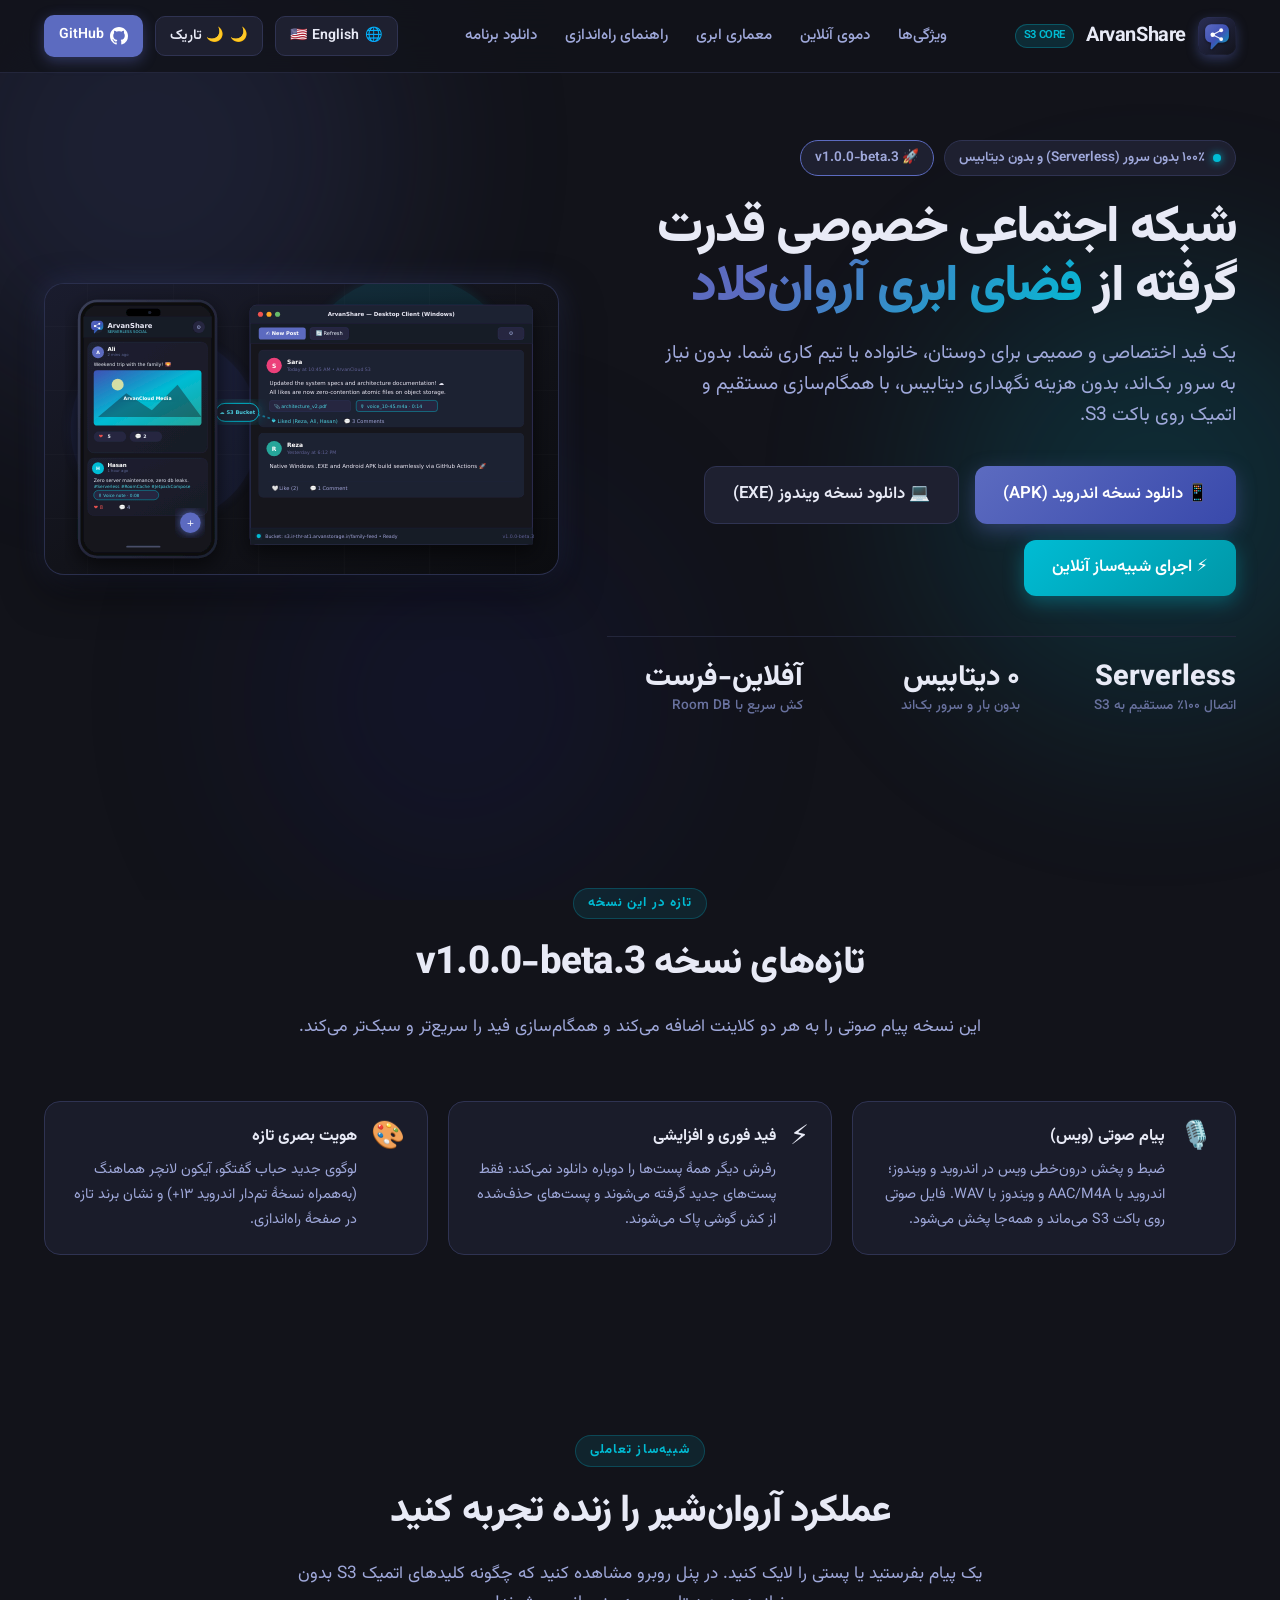
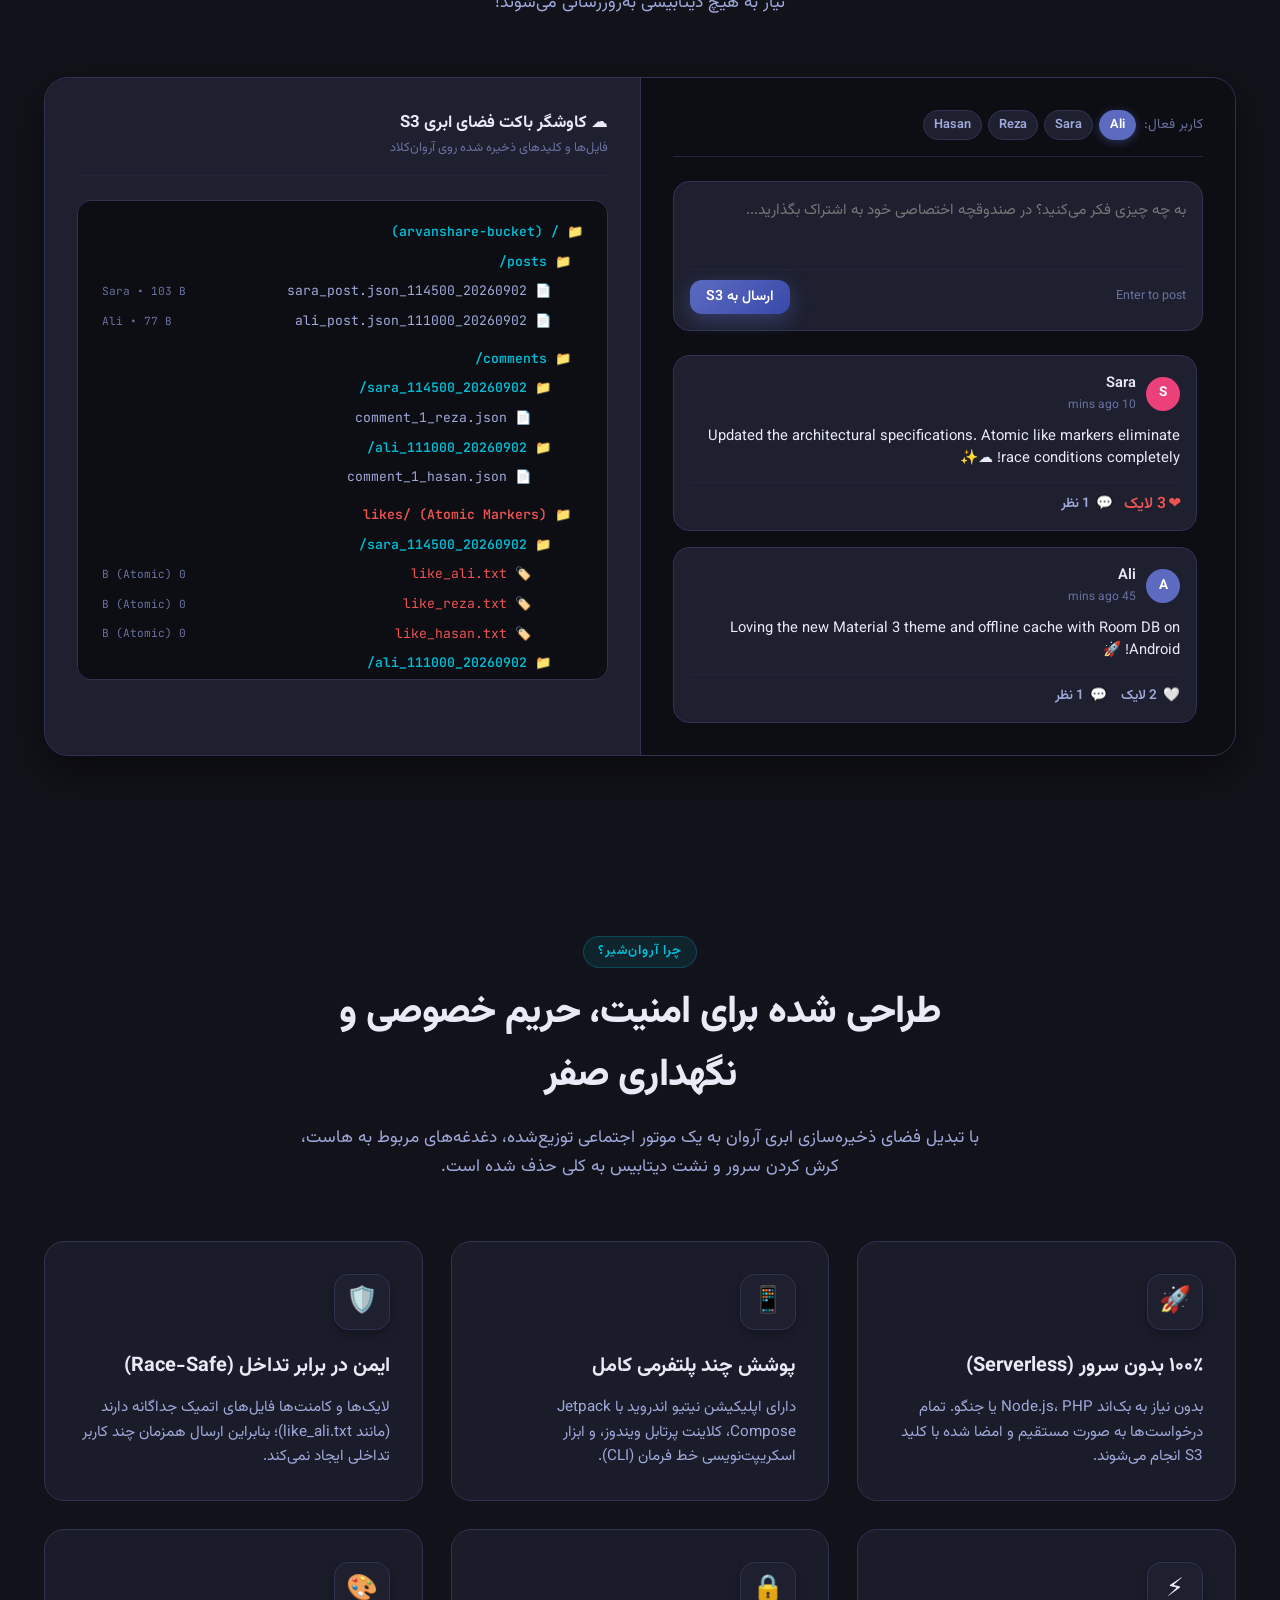
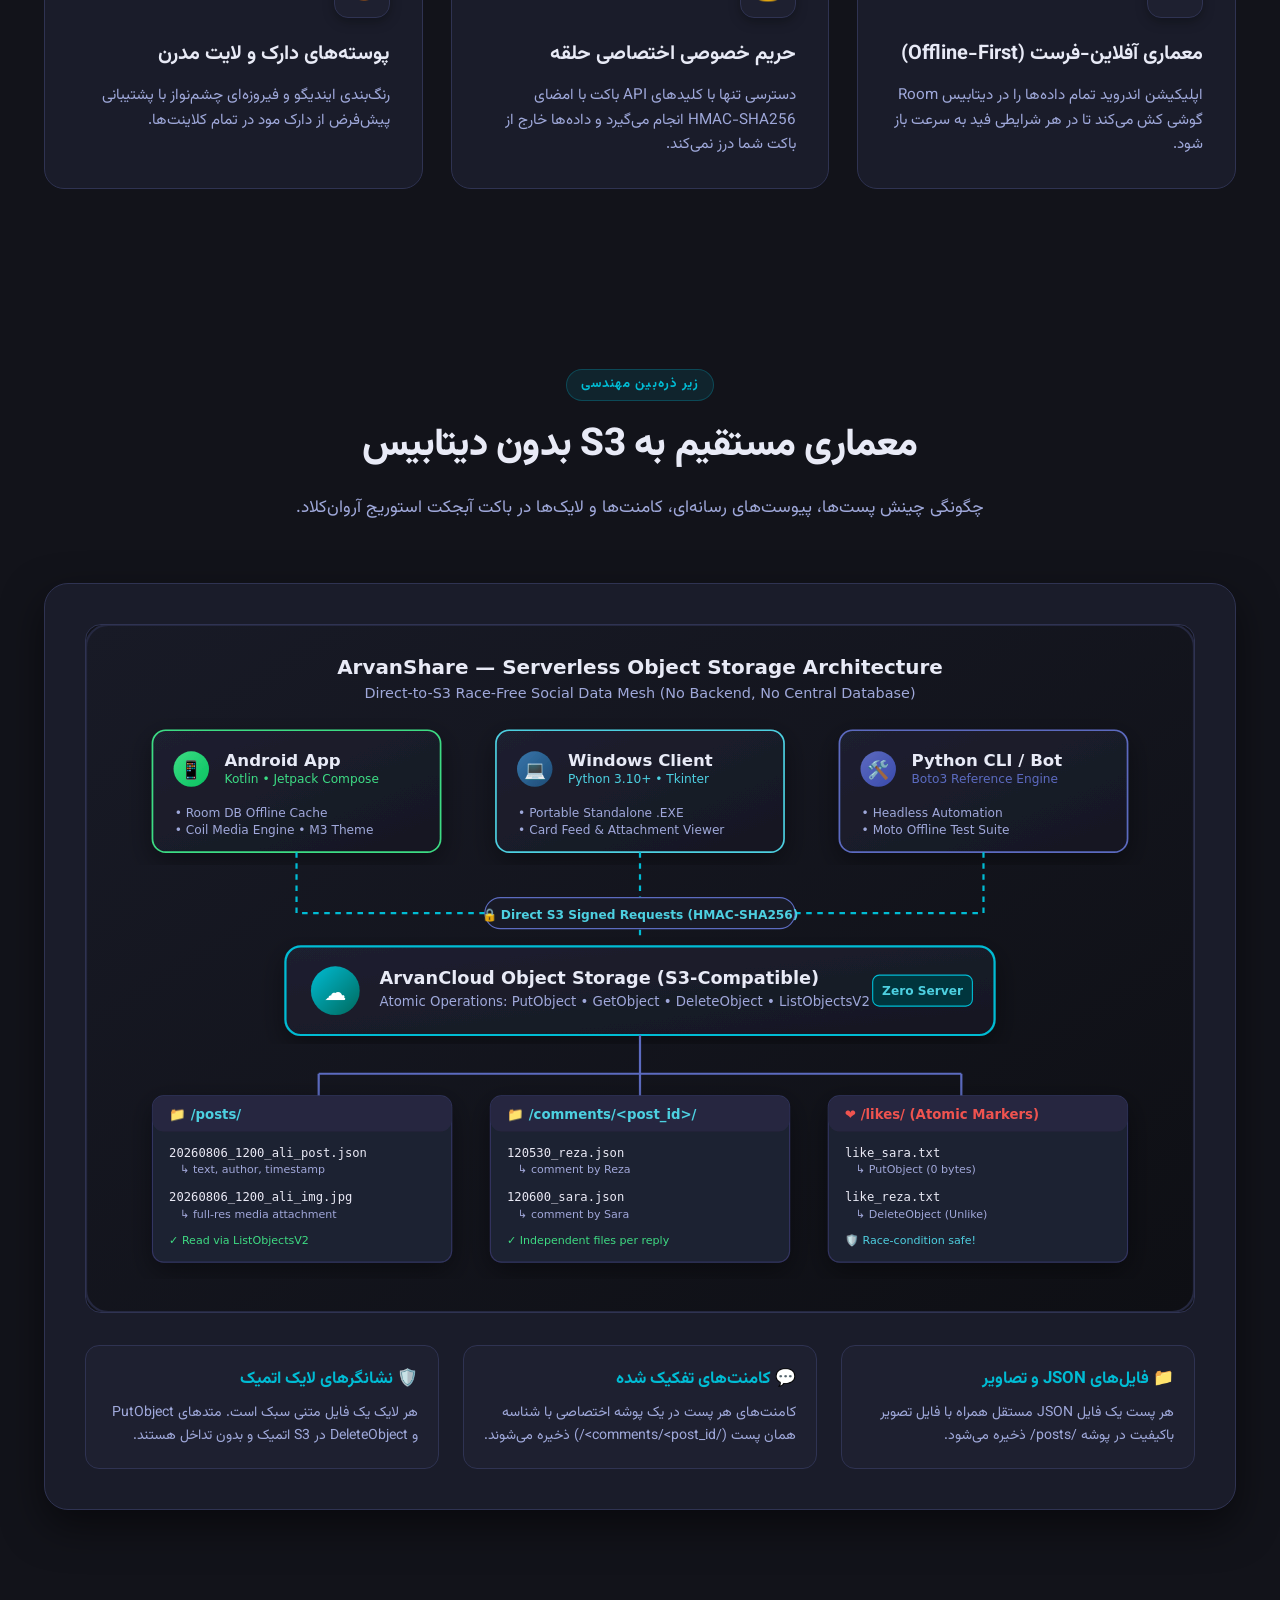
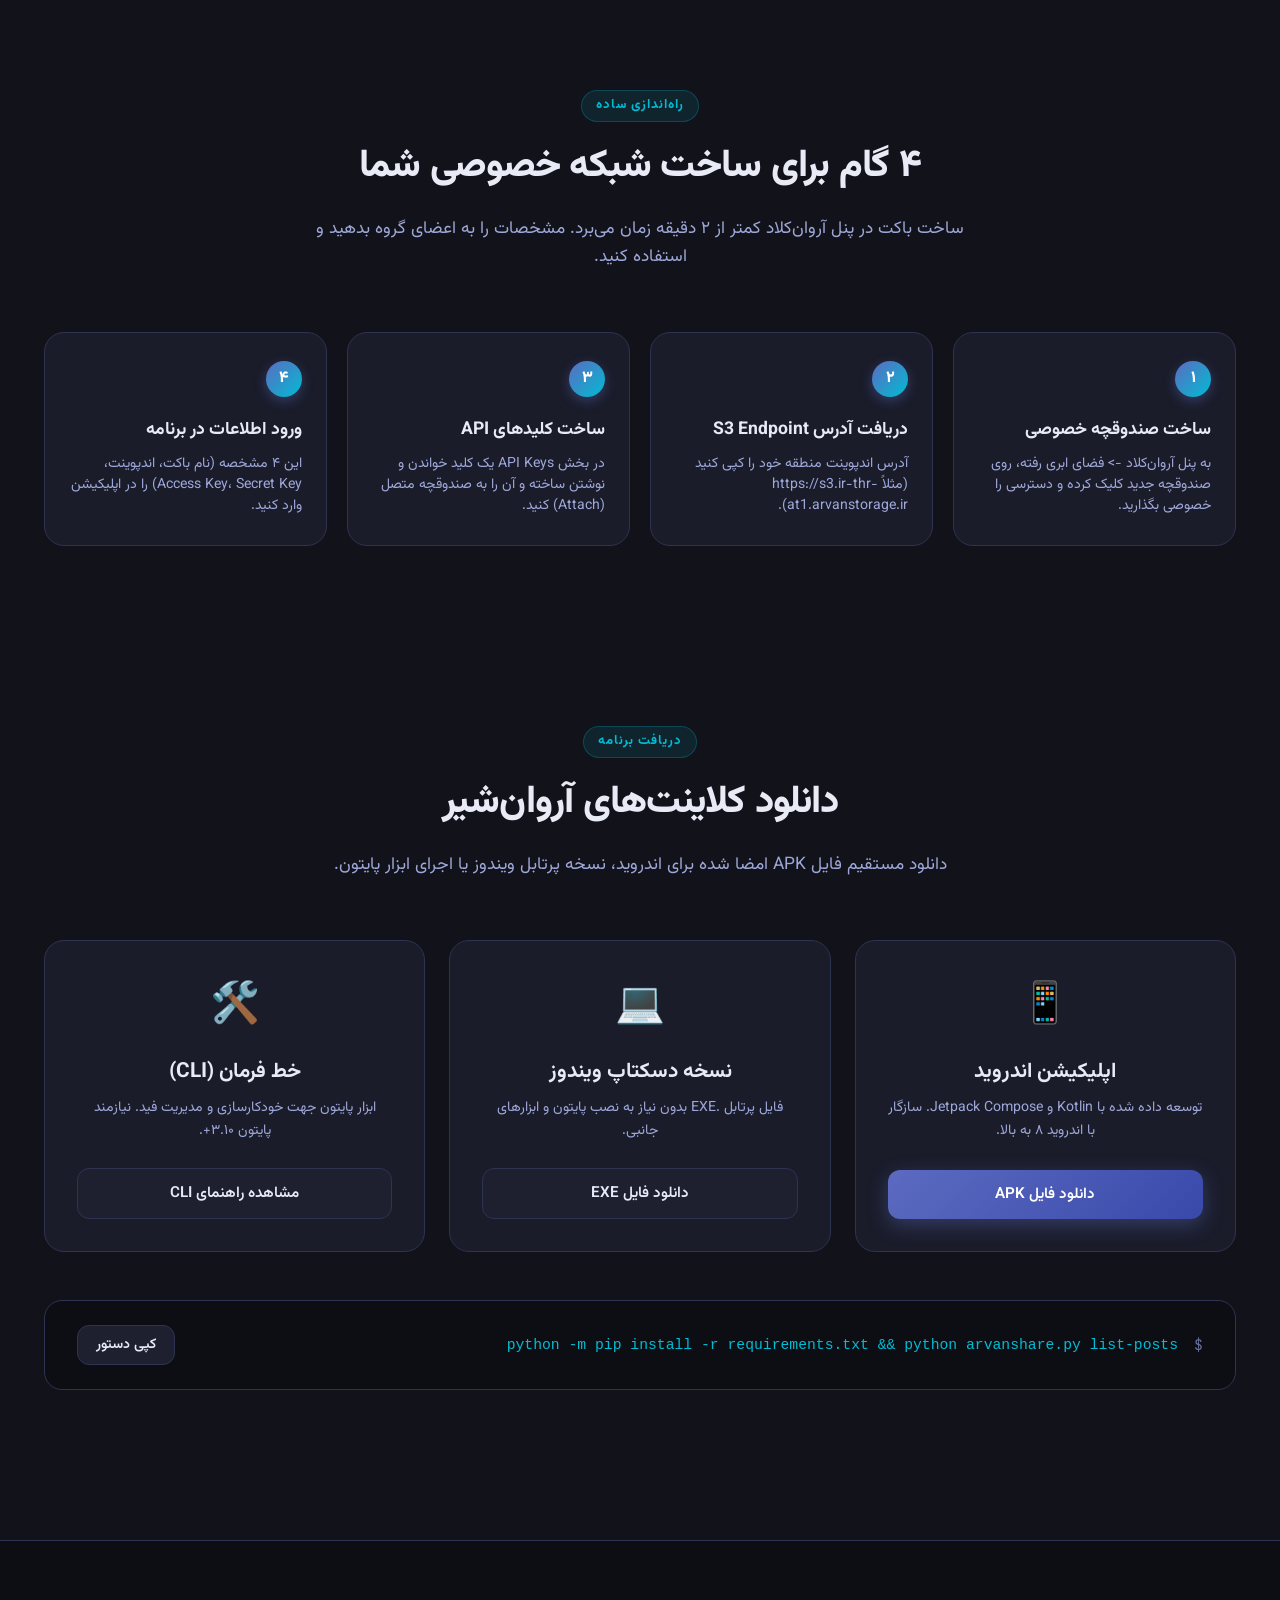
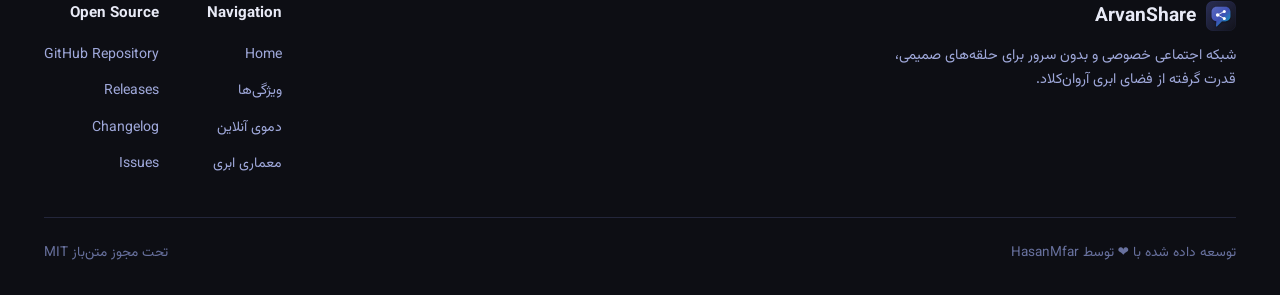
==== commit 0ac4fc99: "docs: refresh the landing page and READMEs for 1.0.0-beta.3 - version pill in the hero now reads v1." ====
--- a/docs/index.html
+++ b/docs/index.html
@@ -100,7 +100,7 @@
               <span data-i18n="heroPill">۱۰۰٪ بدون سرور (Serverless) و بدون دیتابیس</span>
             </div>
             <a href="https://github.com/HasanMfar/arvanshare/releases/latest" target="_blank" class="hero-pill" style="border-color: var(--primary);">
-              <span>🚀 v1.0.0-beta.2</span>
+              <span>🚀 v1.0.0-beta.3</span>
             </a>
           </div>
 
@@ -144,6 +144,45 @@
         <div class="hero-preview">
           <div class="hero-mockup-frame">
             <img src="assets/hero-mockup.svg" alt="ArvanShare Android & Windows Client Mockup" />
+          </div>
+        </div>
+      </div>
+    </section>
+
+    <!-- ── RELEASE HIGHLIGHTS SECTION ──────────────────────────────────────── -->
+    <section id="whatsnew" class="section">
+      <div class="container">
+        <div class="section-header">
+          <span class="section-tag" data-i18n="wnTag">تازه در این نسخه</span>
+          <h2 class="section-title" data-i18n="wnTitle">تازه‌های نسخه v1.0.0-beta.3</h2>
+          <p class="section-desc" data-i18n="wnDesc">
+            این نسخه پیام صوتی را به هر دو کلاینت اضافه می‌کند و همگام‌سازی فید را سریع‌تر و سبک‌تر می‌کند.
+          </p>
+        </div>
+
+        <div class="whatsnew-grid">
+          <div class="whatsnew-item">
+            <div class="whatsnew-icon">🎙️</div>
+            <div>
+              <h4 data-i18n="wn1Title">پیام صوتی (ویس)</h4>
+              <p data-i18n="wn1Desc">ضبط و پخش درون‌خطی ویس در اندروید و ویندوز؛ اندروید با AAC/M4A و ویندوز با WAV. فایل صوتی روی باکت S3 می‌ماند و همه‌جا پخش می‌شود.</p>
+            </div>
+          </div>
+
+          <div class="whatsnew-item">
+            <div class="whatsnew-icon">⚡</div>
+            <div>
+              <h4 data-i18n="wn2Title">فید فوری و افزایشی</h4>
+              <p data-i18n="wn2Desc">رفرش دیگر همهٔ پست‌ها را دوباره دانلود نمی‌کند: فقط پست‌های جدید گرفته می‌شوند و پست‌های حذف‌شده از کش گوشی پاک می‌شوند.</p>
+            </div>
+          </div>
+
+          <div class="whatsnew-item">
+            <div class="whatsnew-icon">🎨</div>
+            <div>
+              <h4 data-i18n="wn3Title">هویت بصری تازه</h4>
+              <p data-i18n="wn3Desc">لوگوی جدید حباب گفتگو، آیکون لانچر هماهنگ (به‌همراه نسخهٔ تم‌دار اندروید ۱۳+) و نشان برند تازه در صفحهٔ راه‌اندازی.</p>
+            </div>
           </div>
         </div>
       </div>
--- a/docs/style.css
+++ b/docs/style.css
@@ -758,6 +758,49 @@
   margin-right: auto;
 }
 
+/* ── RELEASE HIGHLIGHTS ──────────────────────────────────────────────────── */
+.whatsnew-grid {
+  display: grid;
+  grid-template-columns: repeat(3, 1fr);
+  gap: 20px;
+}
+
+.whatsnew-item {
+  display: flex;
+  gap: 14px;
+  align-items: flex-start;
+  background: var(--card-bg);
+  backdrop-filter: blur(12px);
+  border: 1px solid var(--border);
+  border-radius: 16px;
+  padding: 22px;
+  transition: all var(--trans-smooth);
+}
+
+.whatsnew-item:hover {
+  border-color: var(--primary);
+  box-shadow: var(--shadow-glow);
+}
+
+.whatsnew-icon {
+  font-size: 1.7rem;
+  line-height: 1;
+}
+
+.whatsnew-item h4 {
+  margin: 0 0 6px;
+  font-size: 1rem;
+  font-weight: 700;
+  color: var(--text-main);
+}
+
+.whatsnew-item p {
+  margin: 0;
+  font-size: 0.9rem;
+  line-height: 1.75;
+  color: var(--text-muted);
+}
+
 /* ── FEATURE GRID ────────────────────────────────────────────────────────── */
 .features-grid {
   display: grid;
@@ -1081,6 +1124,9 @@
   .features-grid {
     grid-template-columns: repeat(2, 1fr);
   }
+  .whatsnew-grid {
+    grid-template-columns: 1fr;
+  }
   .setup-stepper {
     grid-template-columns: repeat(2, 1fr);
   }
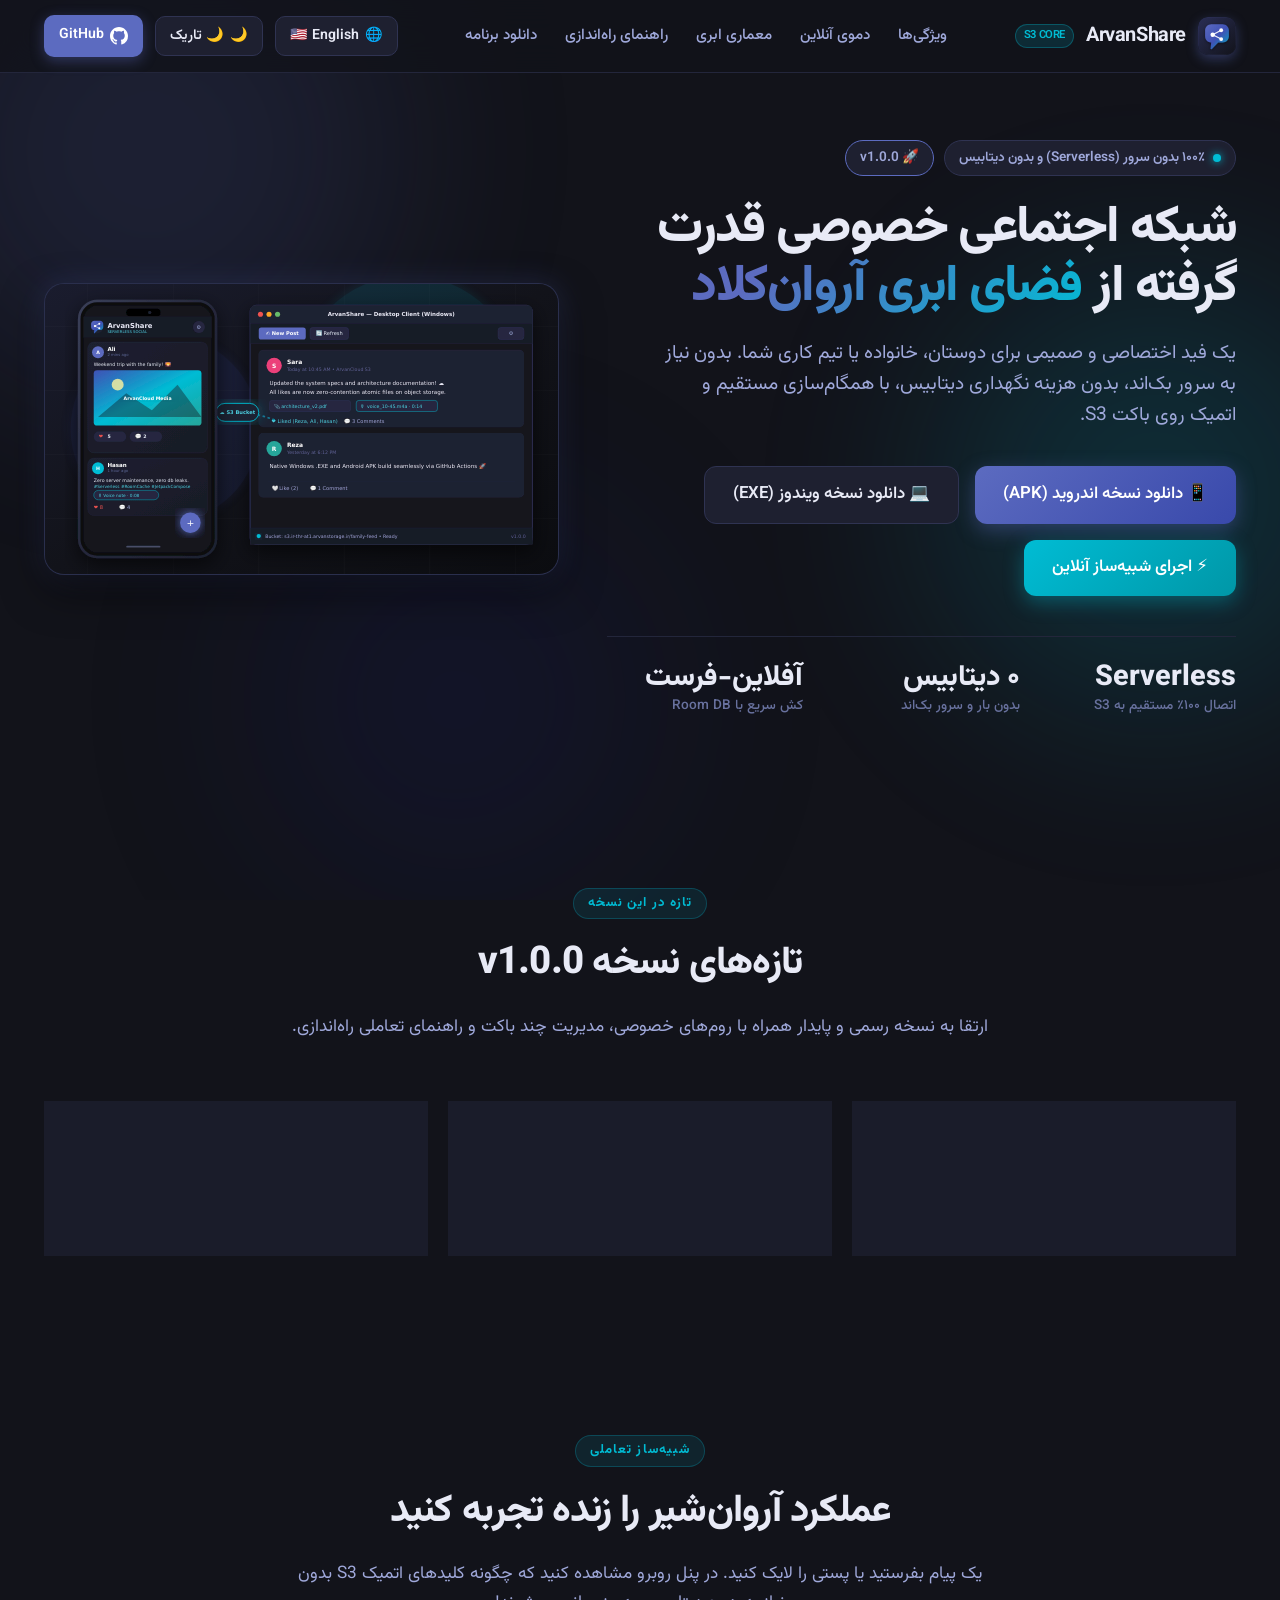
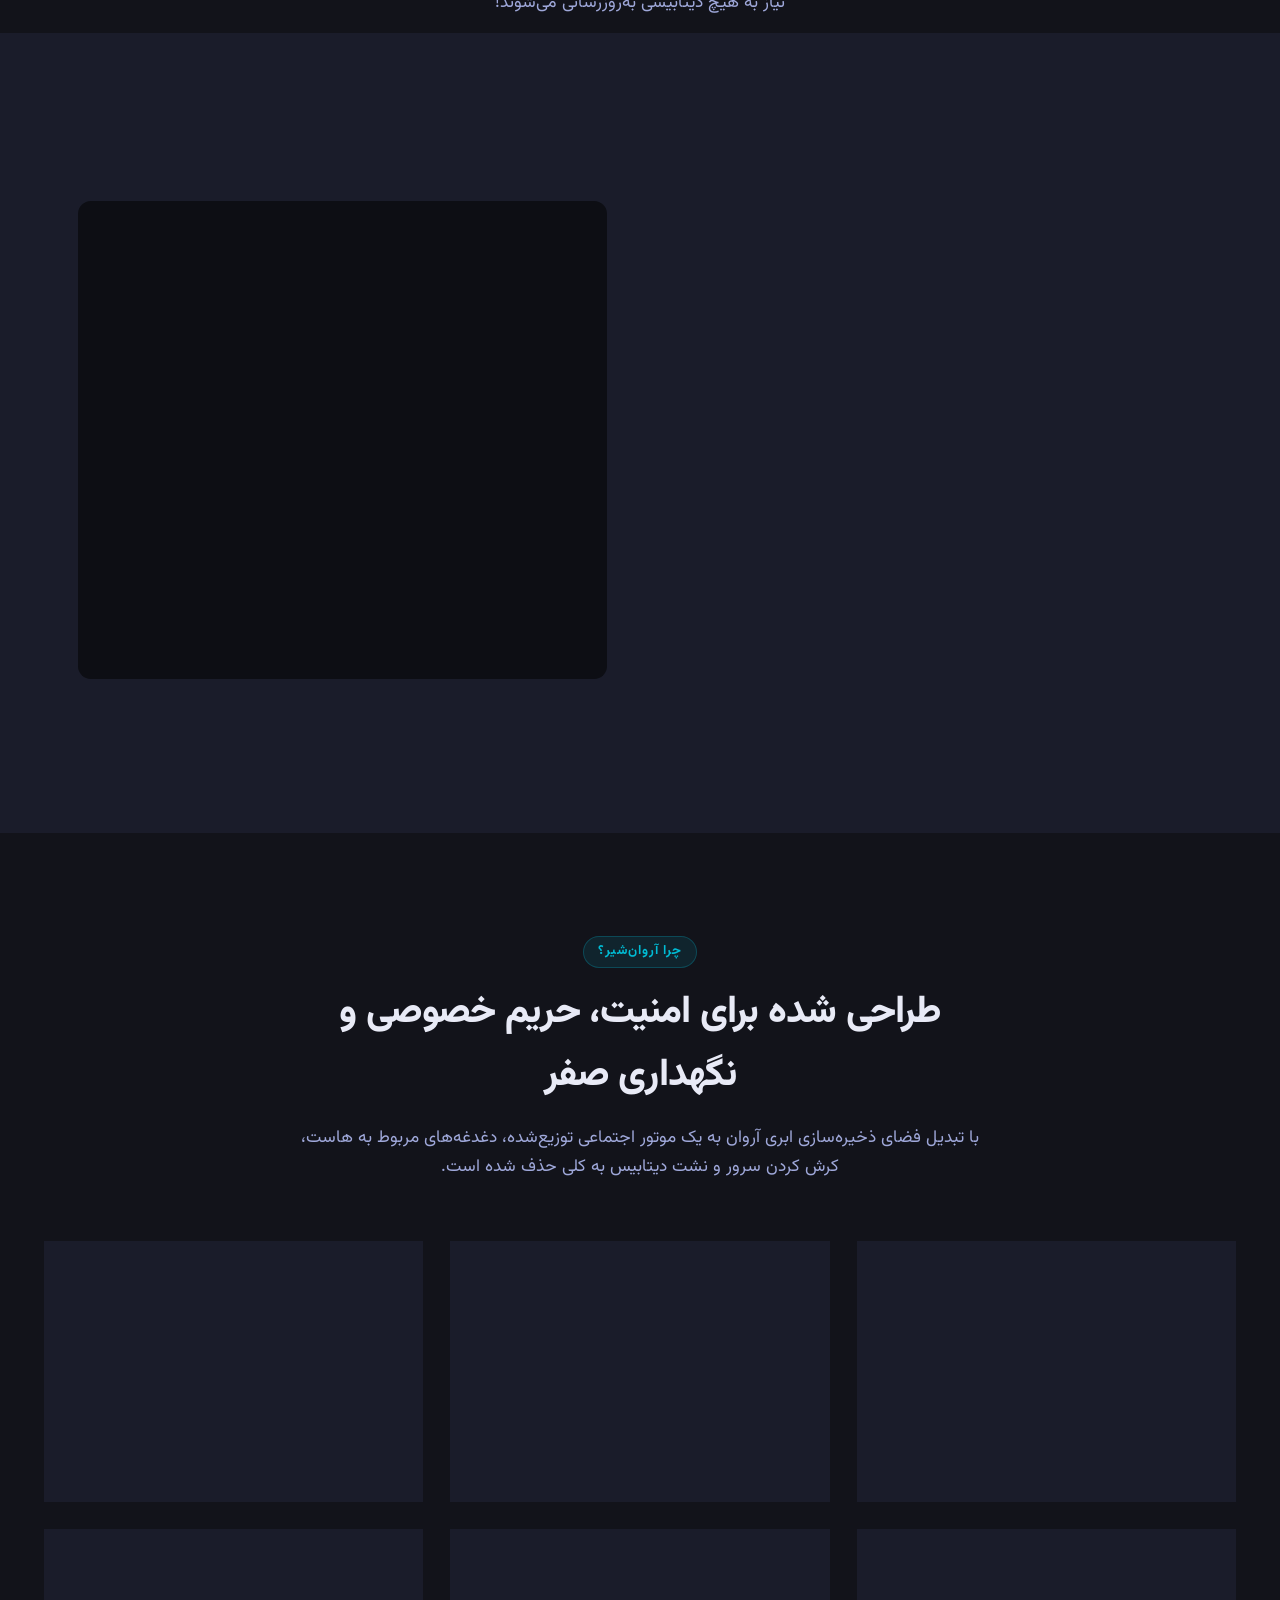
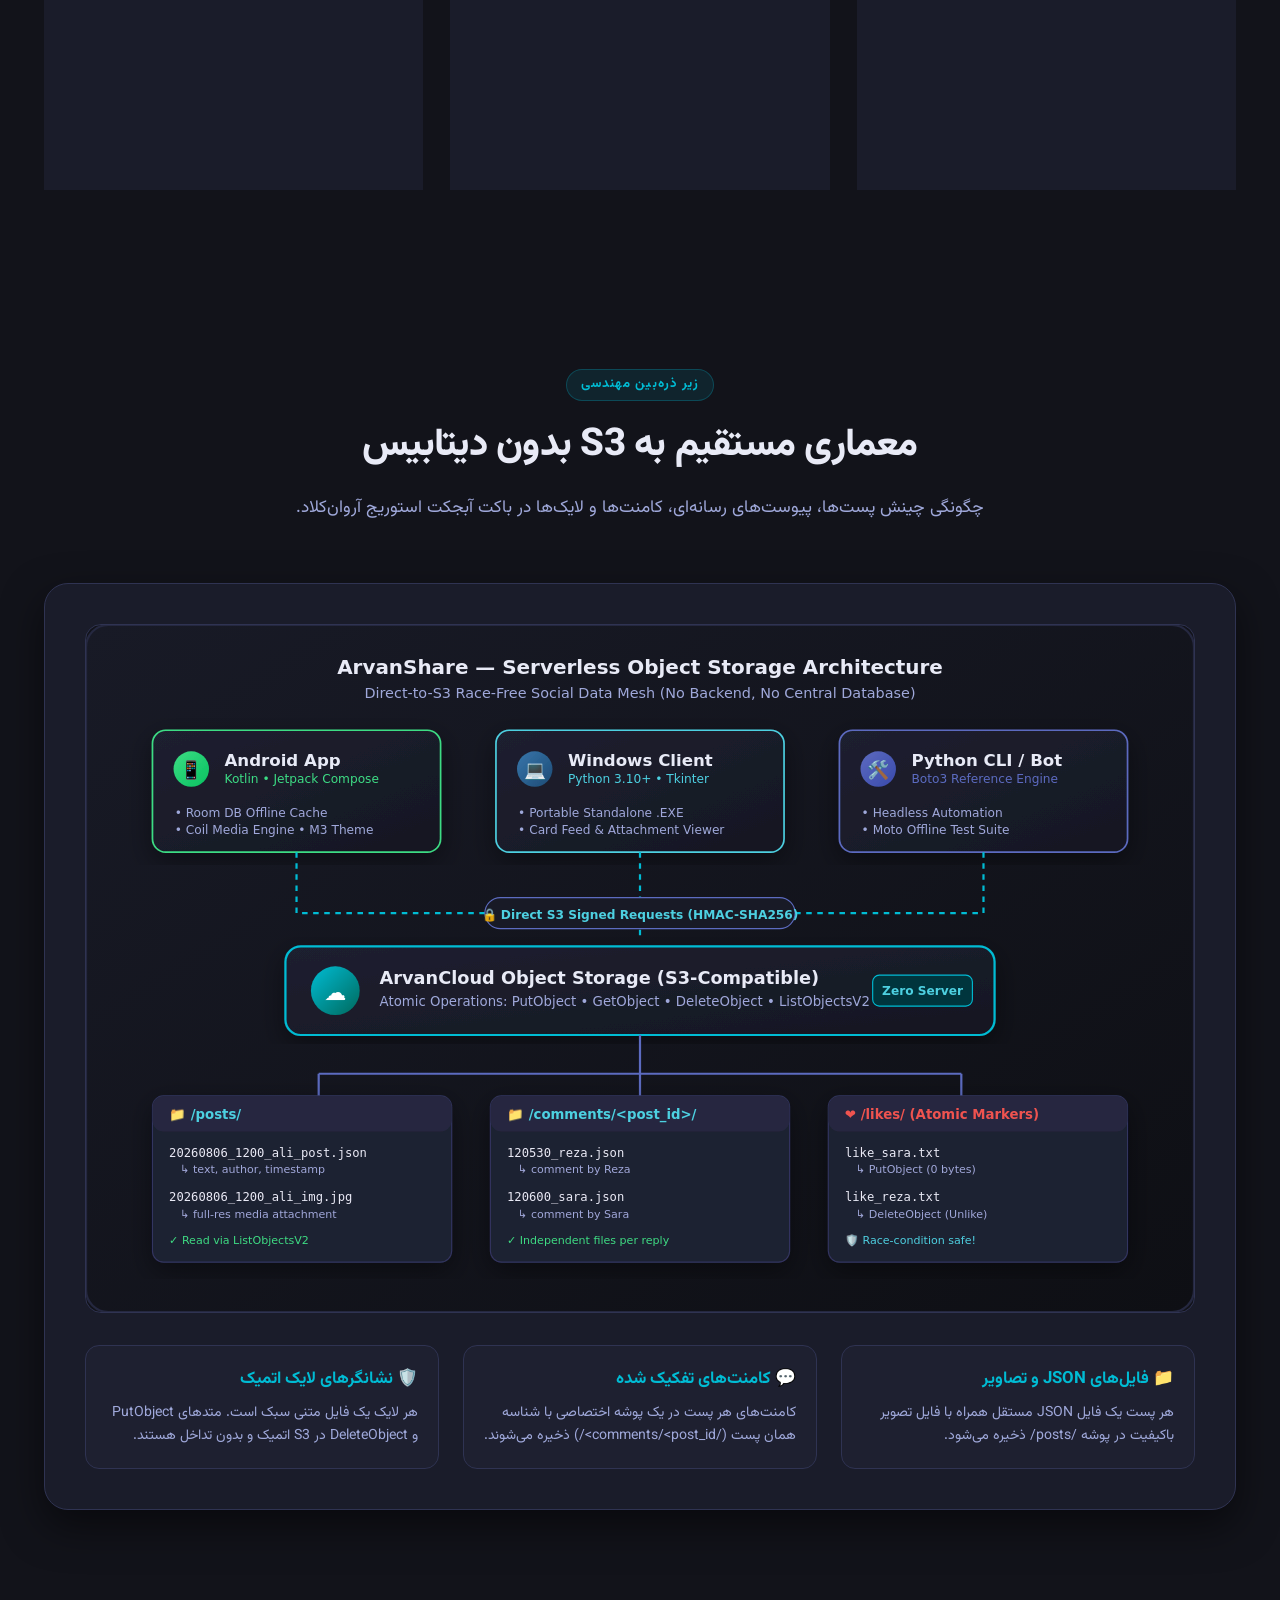
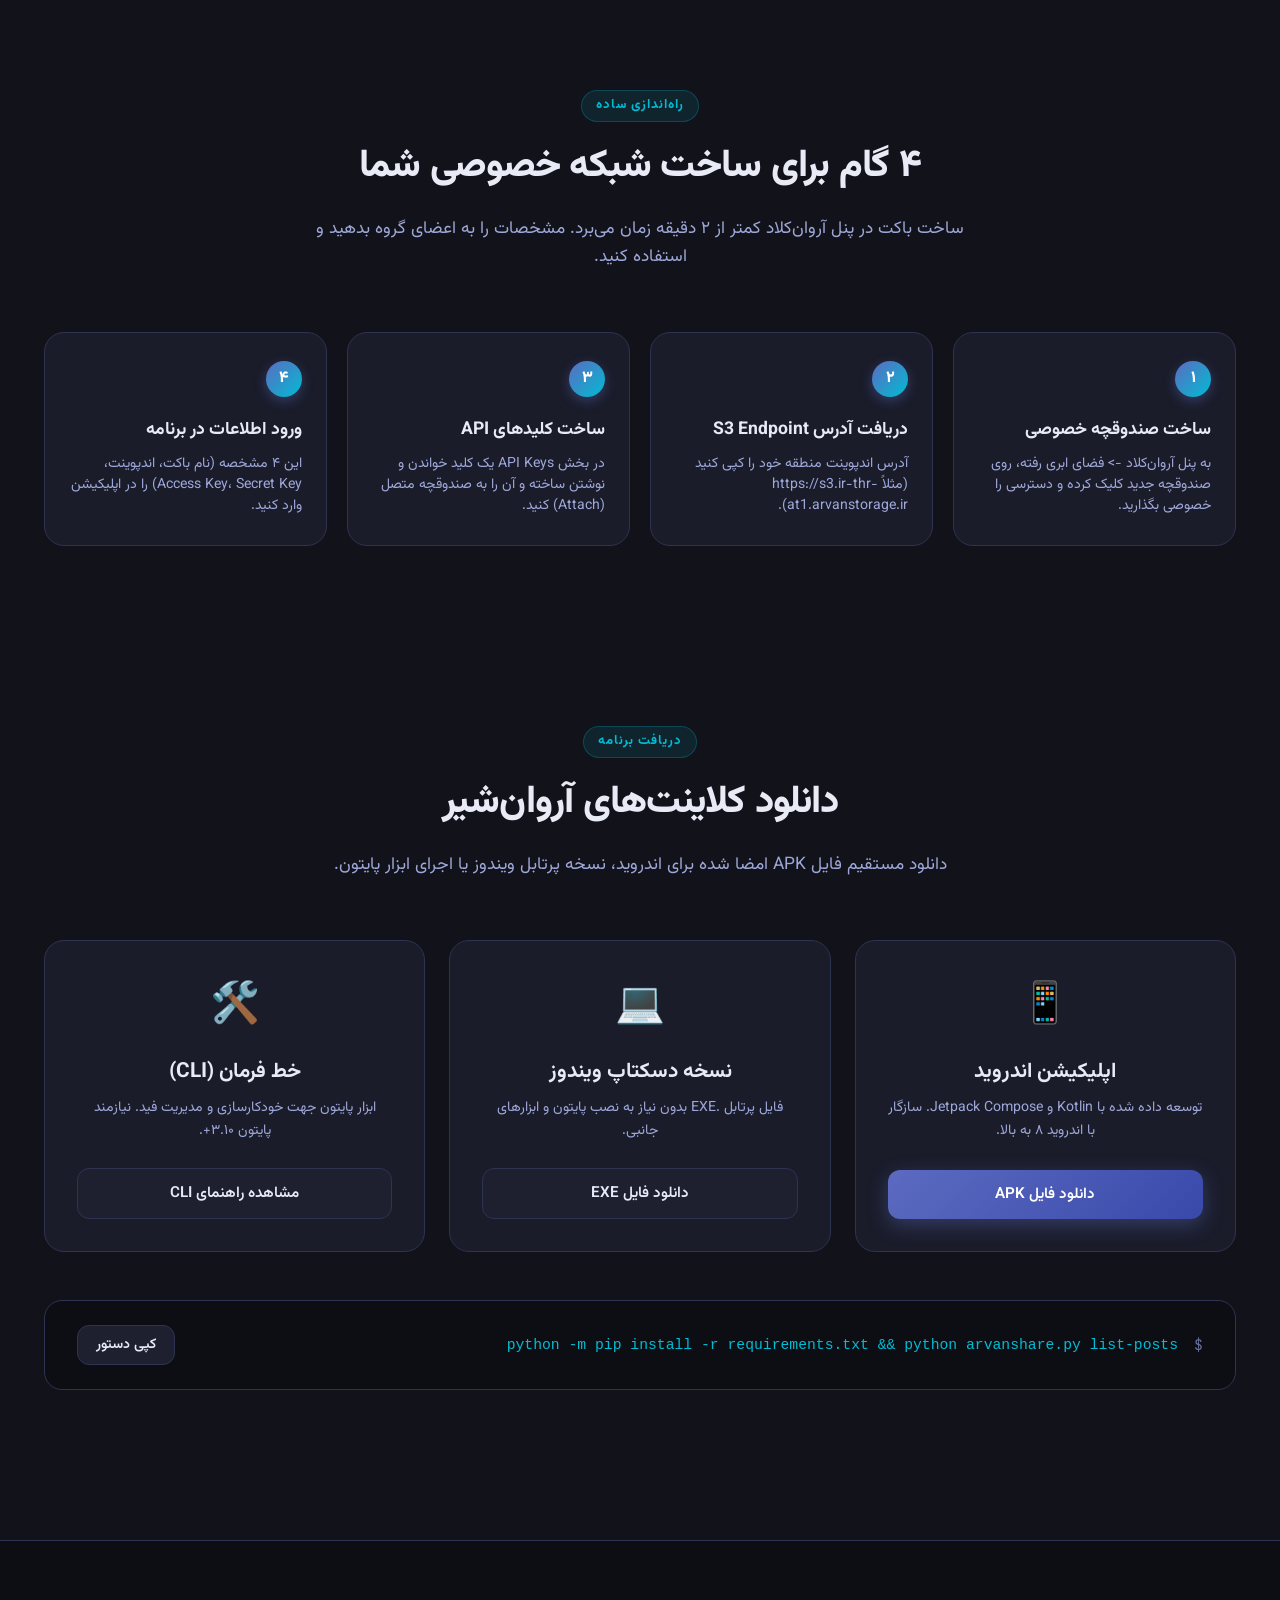
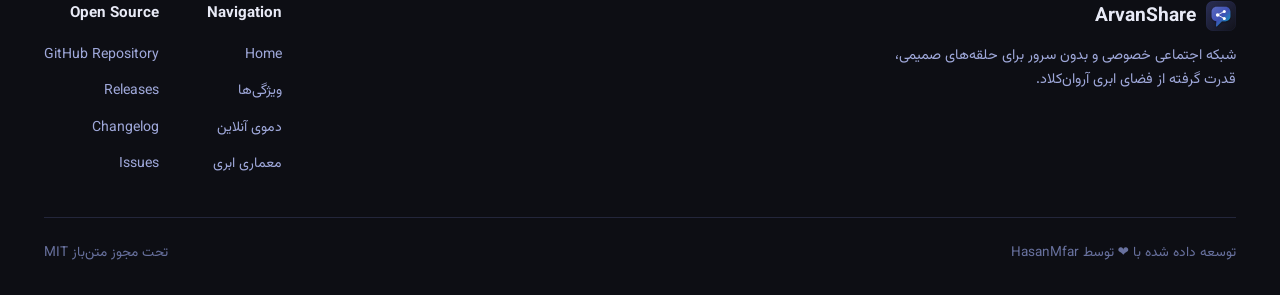
==== commit 473399e8: "feat: release v1.0.0 with onboarding guide, private rooms, multi-bucket profiles, and CI build workf" ====
--- a/docs/index.html
+++ b/docs/index.html
@@ -100,7 +100,7 @@
               <span data-i18n="heroPill">۱۰۰٪ بدون سرور (Serverless) و بدون دیتابیس</span>
             </div>
             <a href="https://github.com/HasanMfar/arvanshare/releases/latest" target="_blank" class="hero-pill" style="border-color: var(--primary);">
-              <span>🚀 v1.0.0-beta.3</span>
+              <span>🚀 v1.0.0</span>
             </a>
           </div>
 
@@ -154,34 +154,34 @@
       <div class="container">
         <div class="section-header">
           <span class="section-tag" data-i18n="wnTag">تازه در این نسخه</span>
-          <h2 class="section-title" data-i18n="wnTitle">تازه‌های نسخه v1.0.0-beta.3</h2>
+          <h2 class="section-title" data-i18n="wnTitle">تازه‌های نسخه v1.0.0</h2>
           <p class="section-desc" data-i18n="wnDesc">
-            این نسخه پیام صوتی را به هر دو کلاینت اضافه می‌کند و همگام‌سازی فید را سریع‌تر و سبک‌تر می‌کند.
+            ارتقا به نسخه رسمی و پایدار همراه با روم‌های خصوصی، مدیریت چند باکت و راهنمای تعاملی راه‌اندازی.
           </p>
         </div>
 
         <div class="whatsnew-grid">
           <div class="whatsnew-item">
-            <div class="whatsnew-icon">🎙️</div>
+            <div class="whatsnew-icon">🔒</div>
             <div>
-              <h4 data-i18n="wn1Title">پیام صوتی (ویس)</h4>
-              <p data-i18n="wn1Desc">ضبط و پخش درون‌خطی ویس در اندروید و ویندوز؛ اندروید با AAC/M4A و ویندوز با WAV. فایل صوتی روی باکت S3 می‌ماند و همه‌جا پخش می‌شود.</p>
+              <h4 data-i18n="wn1Title">روم‌های خصوصی و رمزگذاری</h4>
+              <p data-i18n="wn1Desc">دسته‌بندی پست‌ها در روم‌های مجزا با رمز عبور در اندروید، ویندوز و خط فرمان با حفظ کامل حریم خصوصی.</p>
             </div>
           </div>
 
           <div class="whatsnew-item">
-            <div class="whatsnew-icon">⚡</div>
+            <div class="whatsnew-icon">🗂️</div>
             <div>
-              <h4 data-i18n="wn2Title">فید فوری و افزایشی</h4>
-              <p data-i18n="wn2Desc">رفرش دیگر همهٔ پست‌ها را دوباره دانلود نمی‌کند: فقط پست‌های جدید گرفته می‌شوند و پست‌های حذف‌شده از کش گوشی پاک می‌شوند.</p>
+              <h4 data-i18n="wn2Title">مدیریت چند باکت و پروفایل</h4>
+              <p data-i18n="wn2Desc">جابه‌جایی آسان بین باکت‌ها و حساب‌های مختلف بدون نیاز به پاک کردن داده‌ها یا تنظیمات قبلی.</p>
             </div>
           </div>
 
           <div class="whatsnew-item">
-            <div class="whatsnew-icon">🎨</div>
+            <div class="whatsnew-icon">🧭</div>
             <div>
-              <h4 data-i18n="wn3Title">هویت بصری تازه</h4>
-              <p data-i18n="wn3Desc">لوگوی جدید حباب گفتگو، آیکون لانچر هماهنگ (به‌همراه نسخهٔ تم‌دار اندروید ۱۳+) و نشان برند تازه در صفحهٔ راه‌اندازی.</p>
+              <h4 data-i18n="wn3Title">راهنمای تعاملی راه‌اندازی</h4>
+              <p data-i18n="wn3Desc">آموزش گام‌به‌گام تصویری ساخت باکت آروان‌کلاد، دریافت کلیدها و اتصال سریع برنامه.</p>
             </div>
           </div>
         </div>
